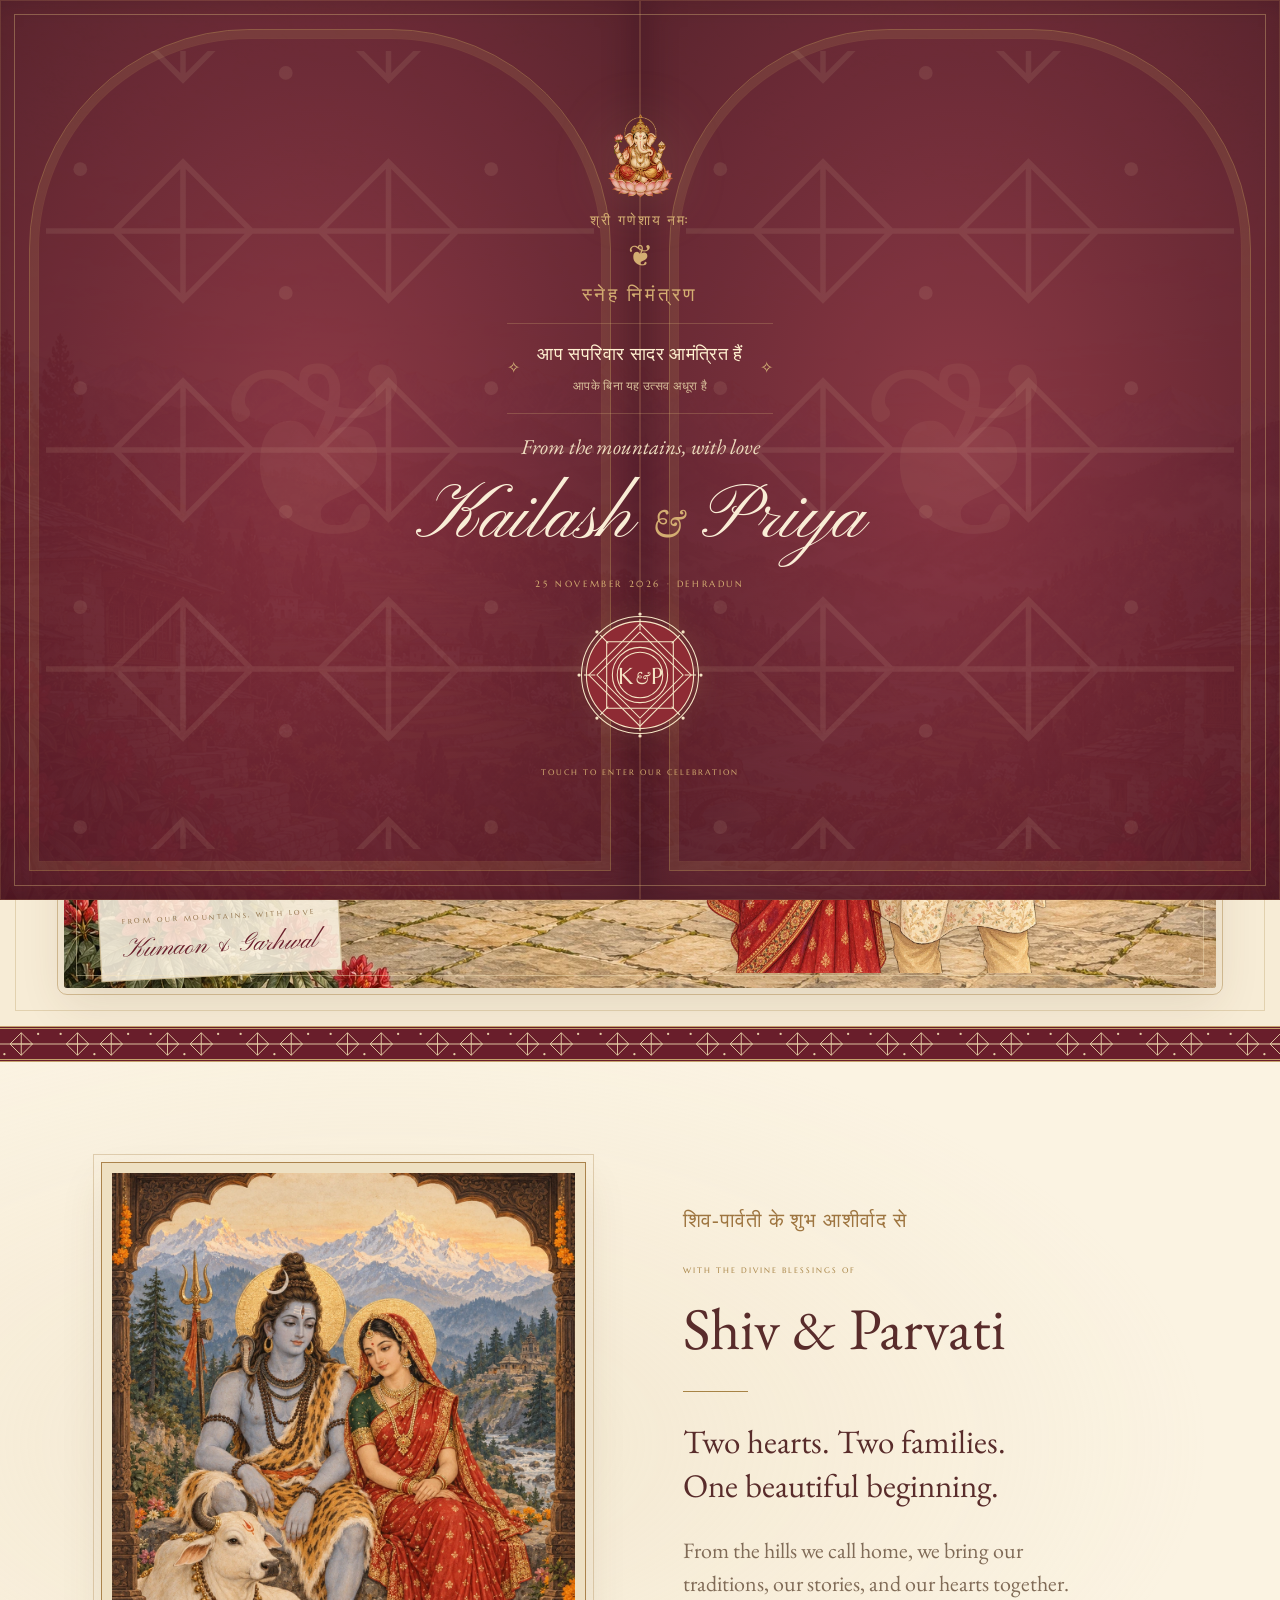
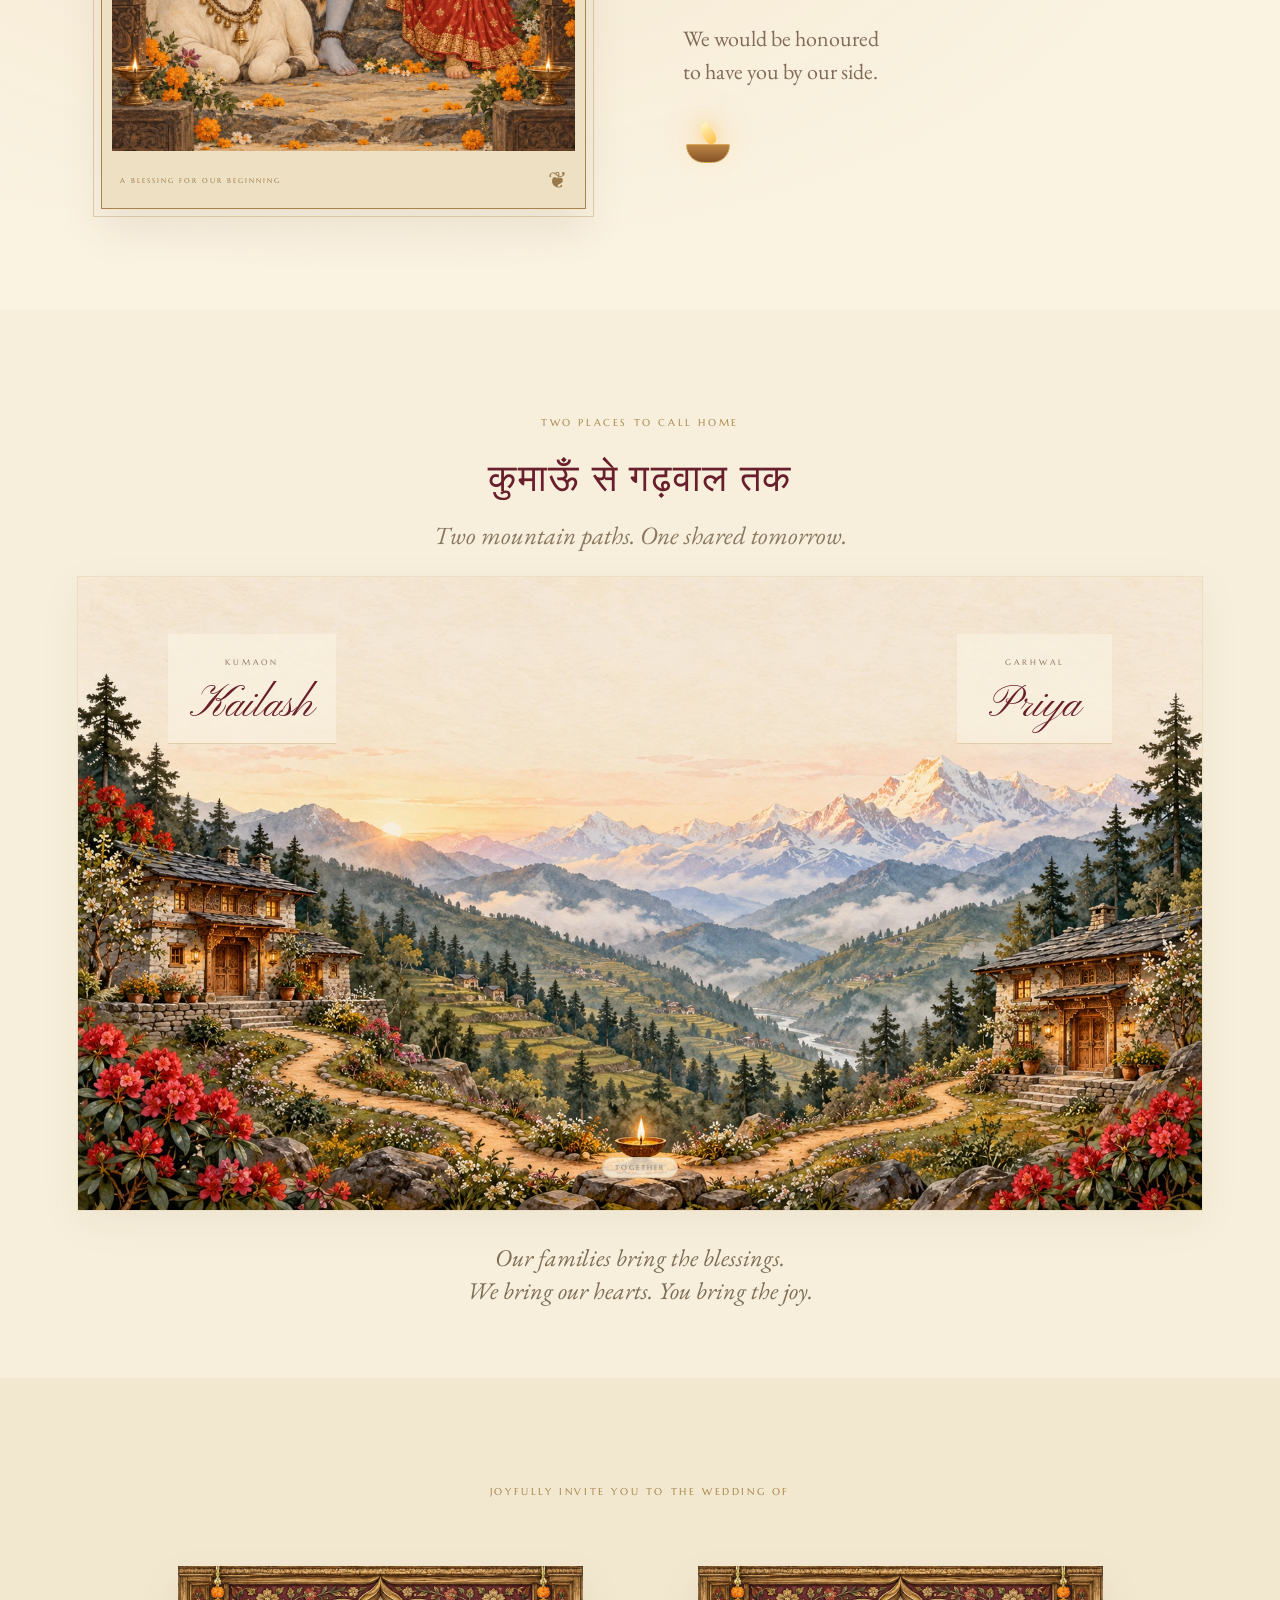
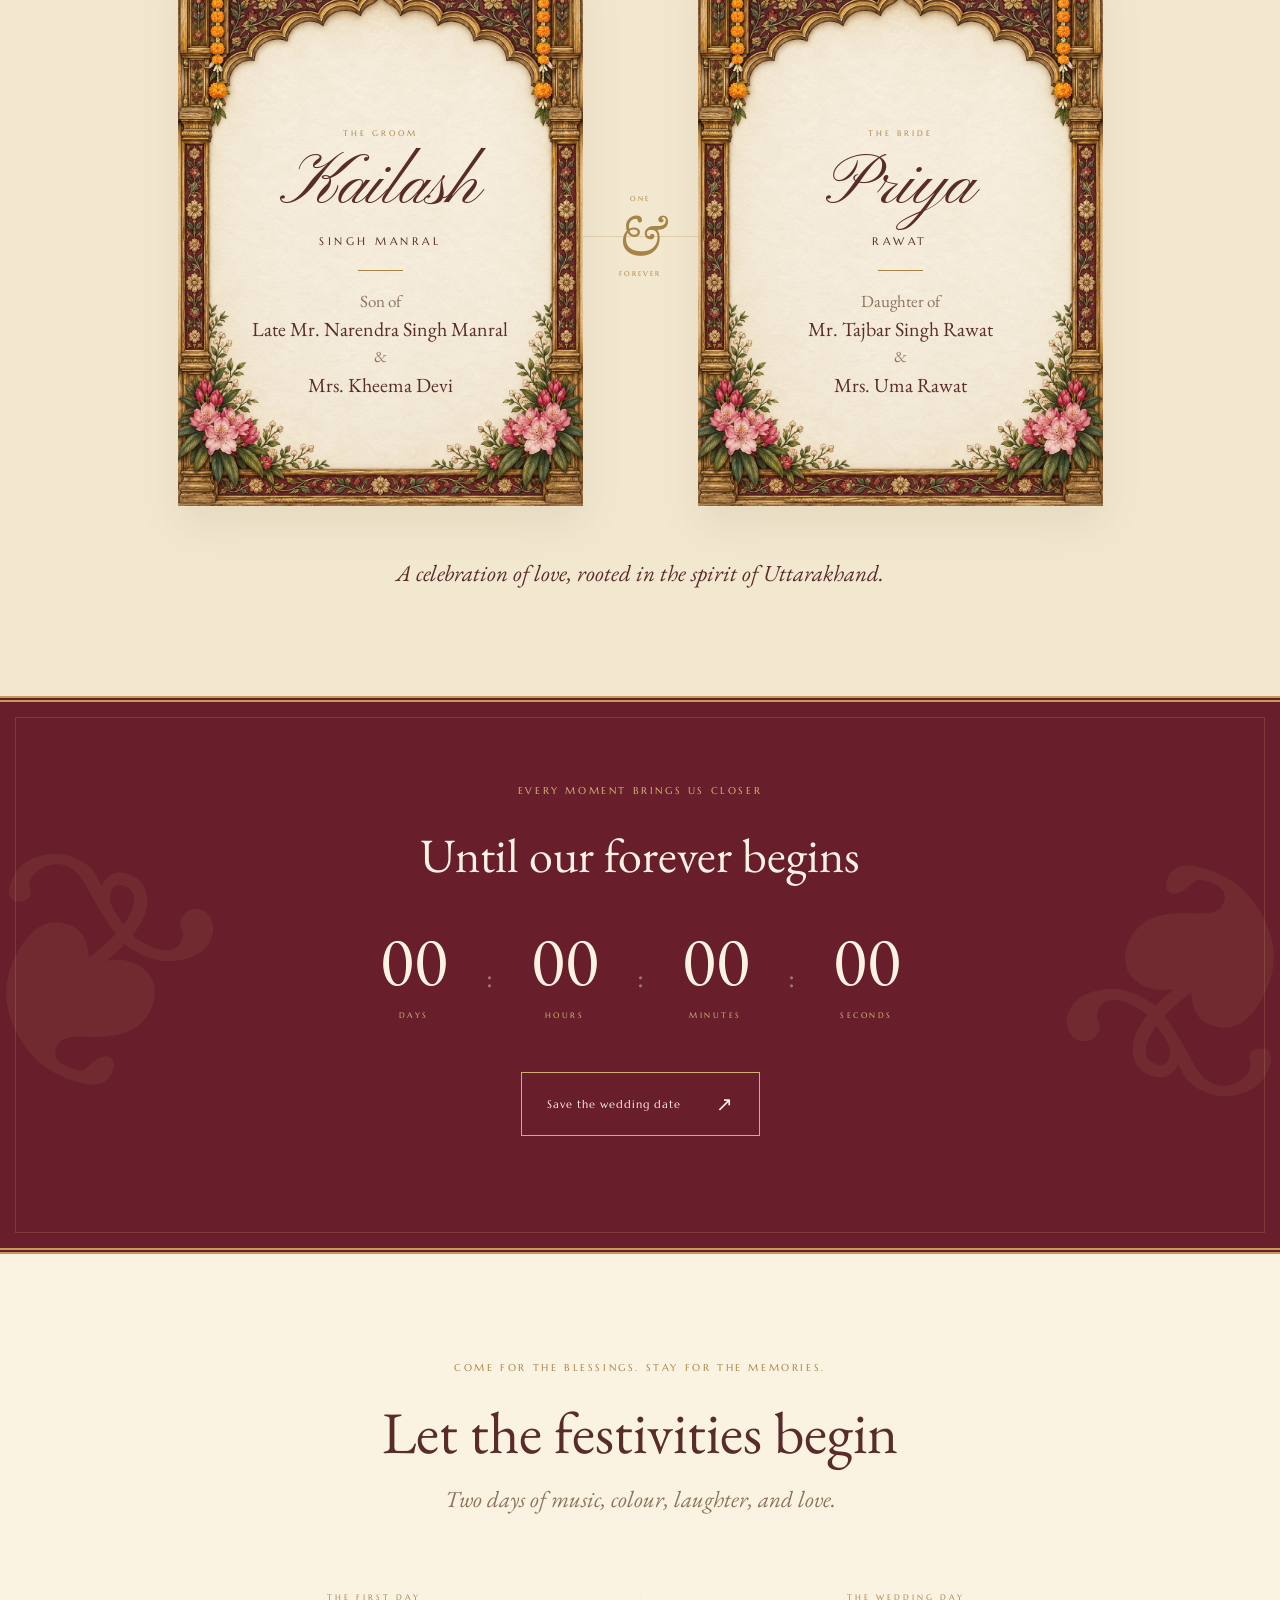
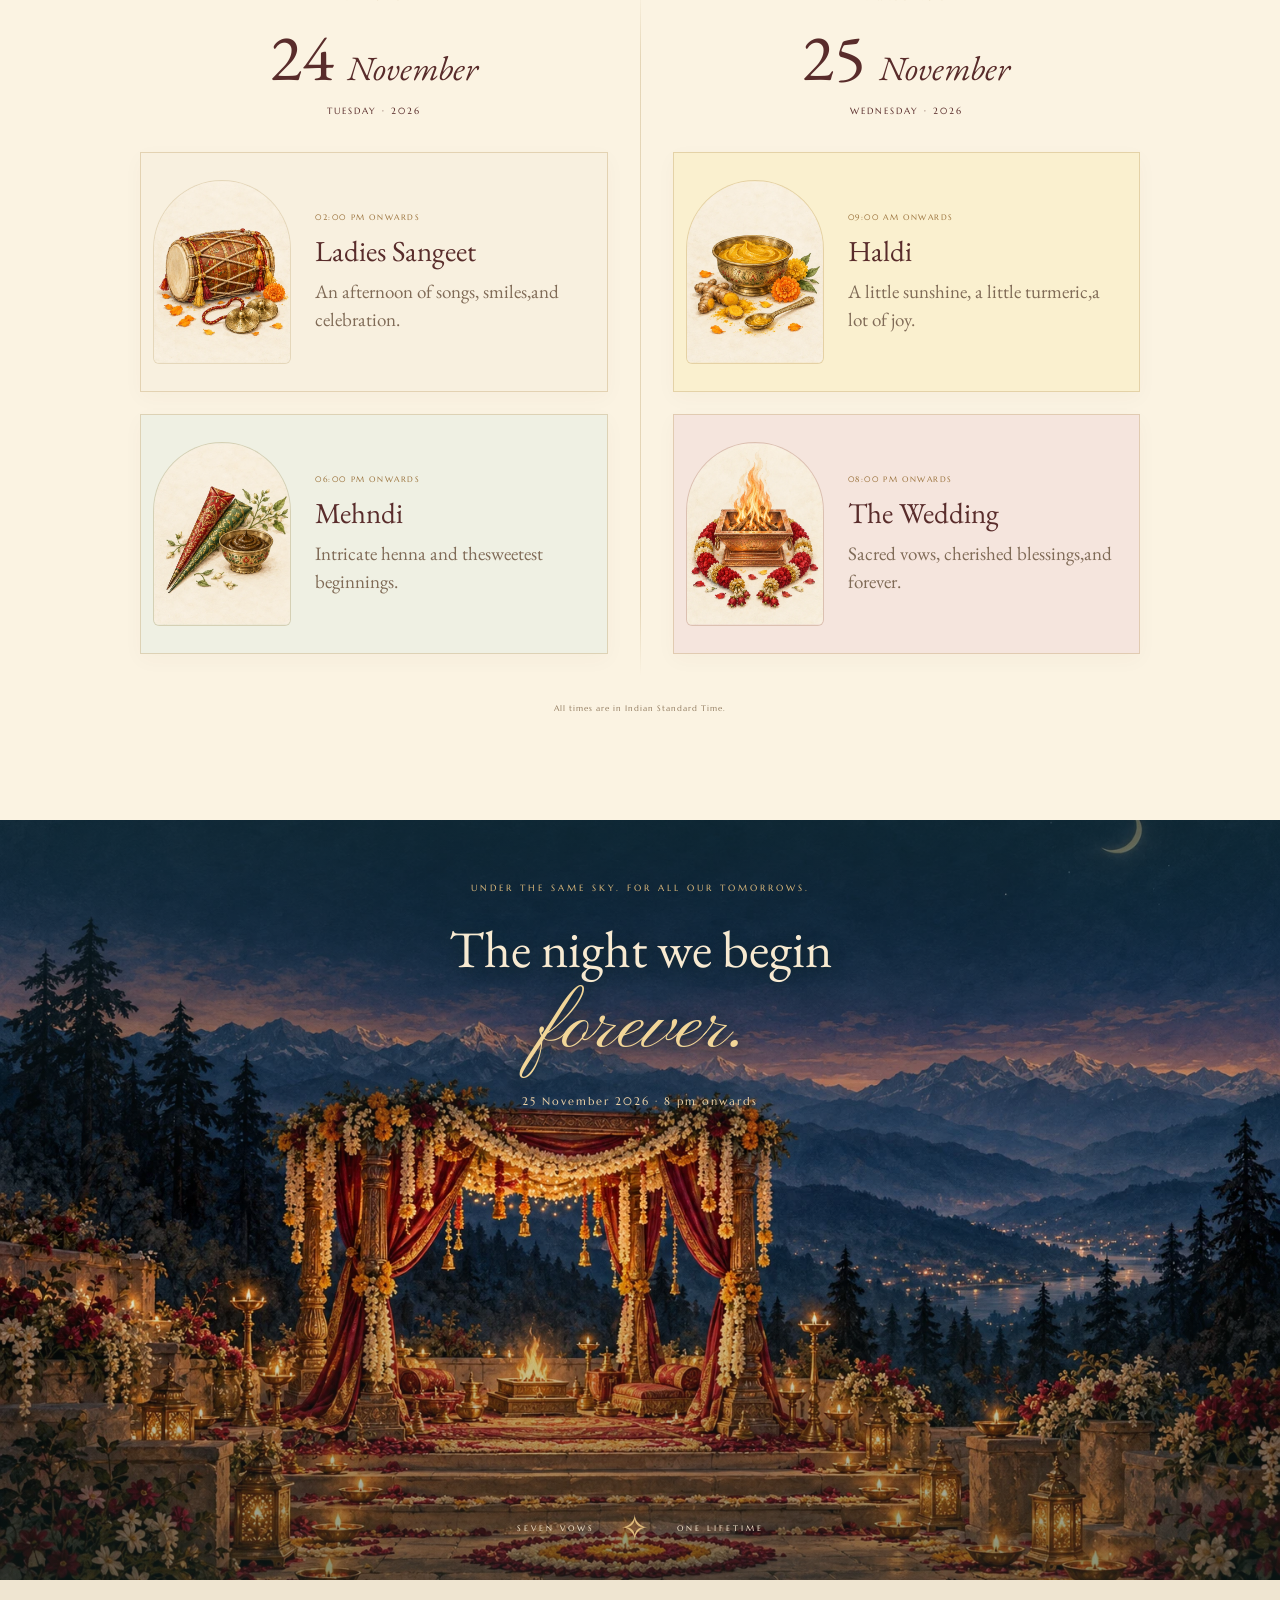
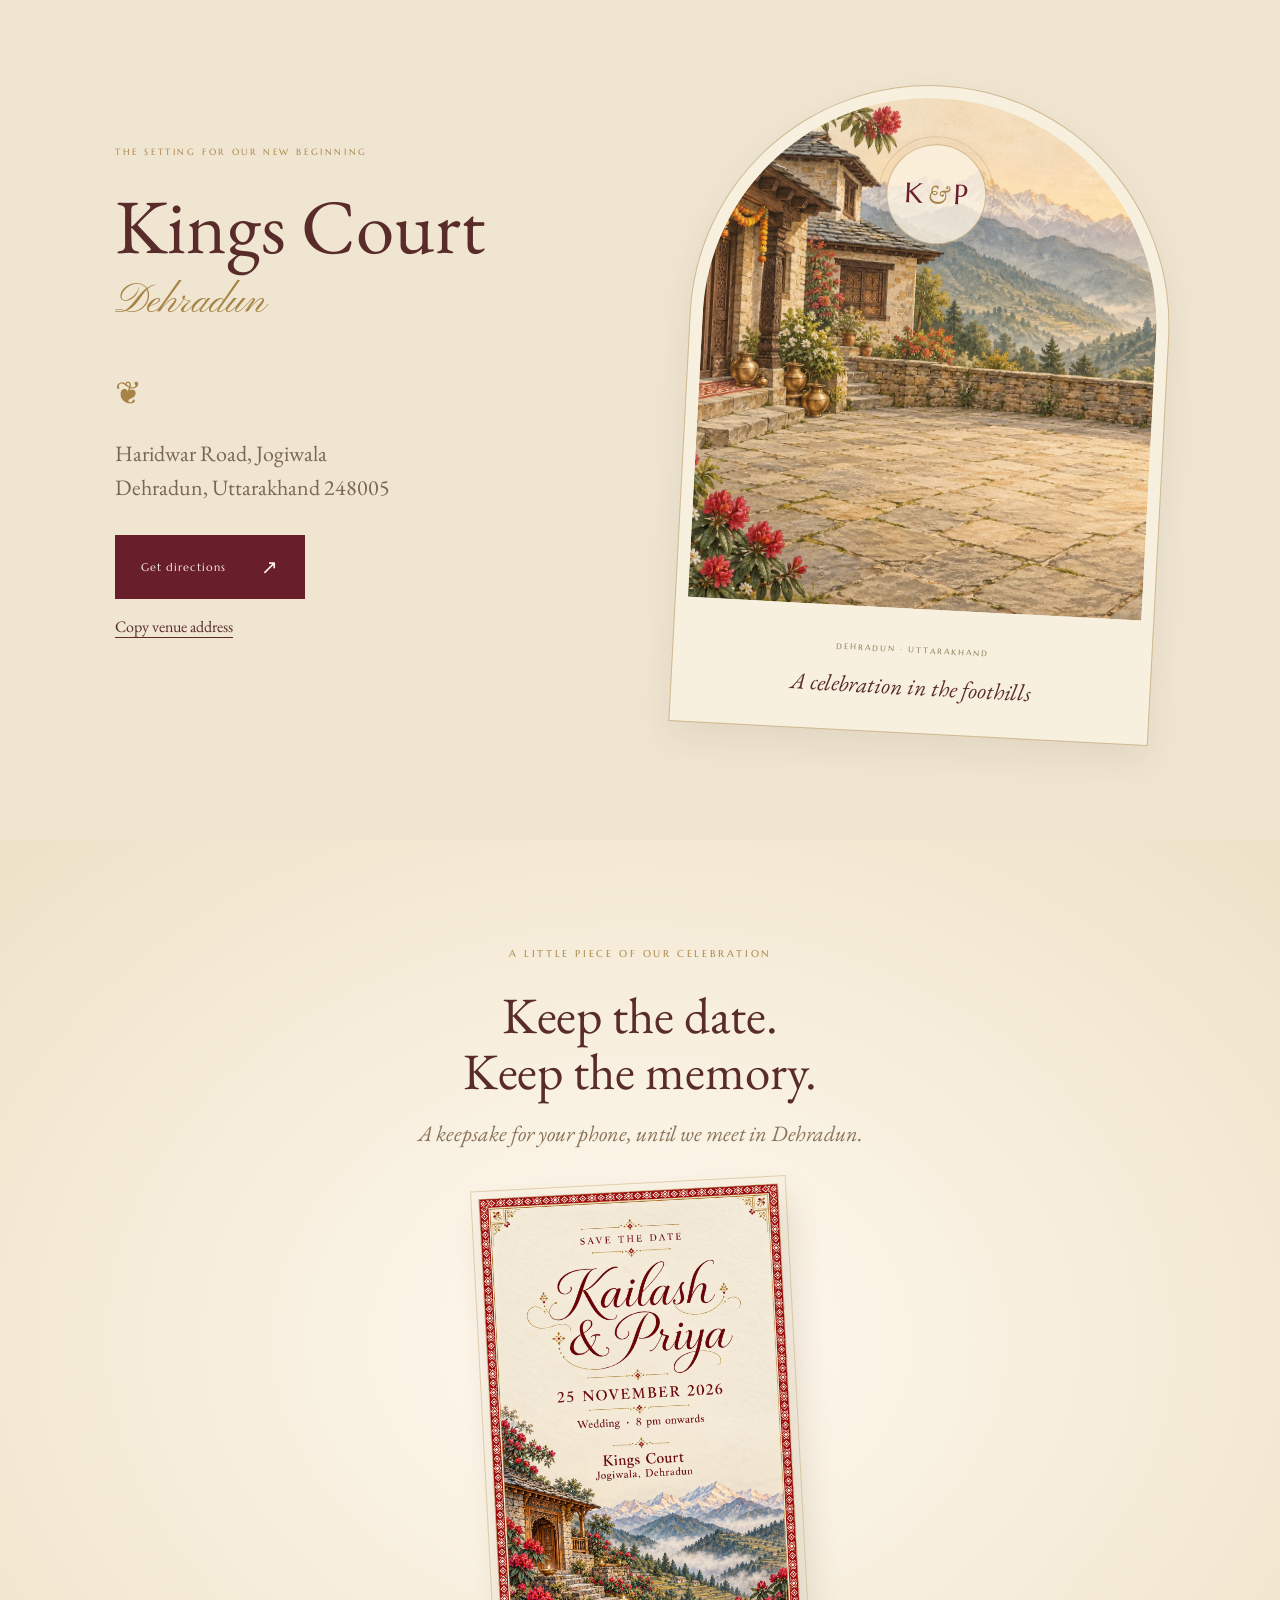
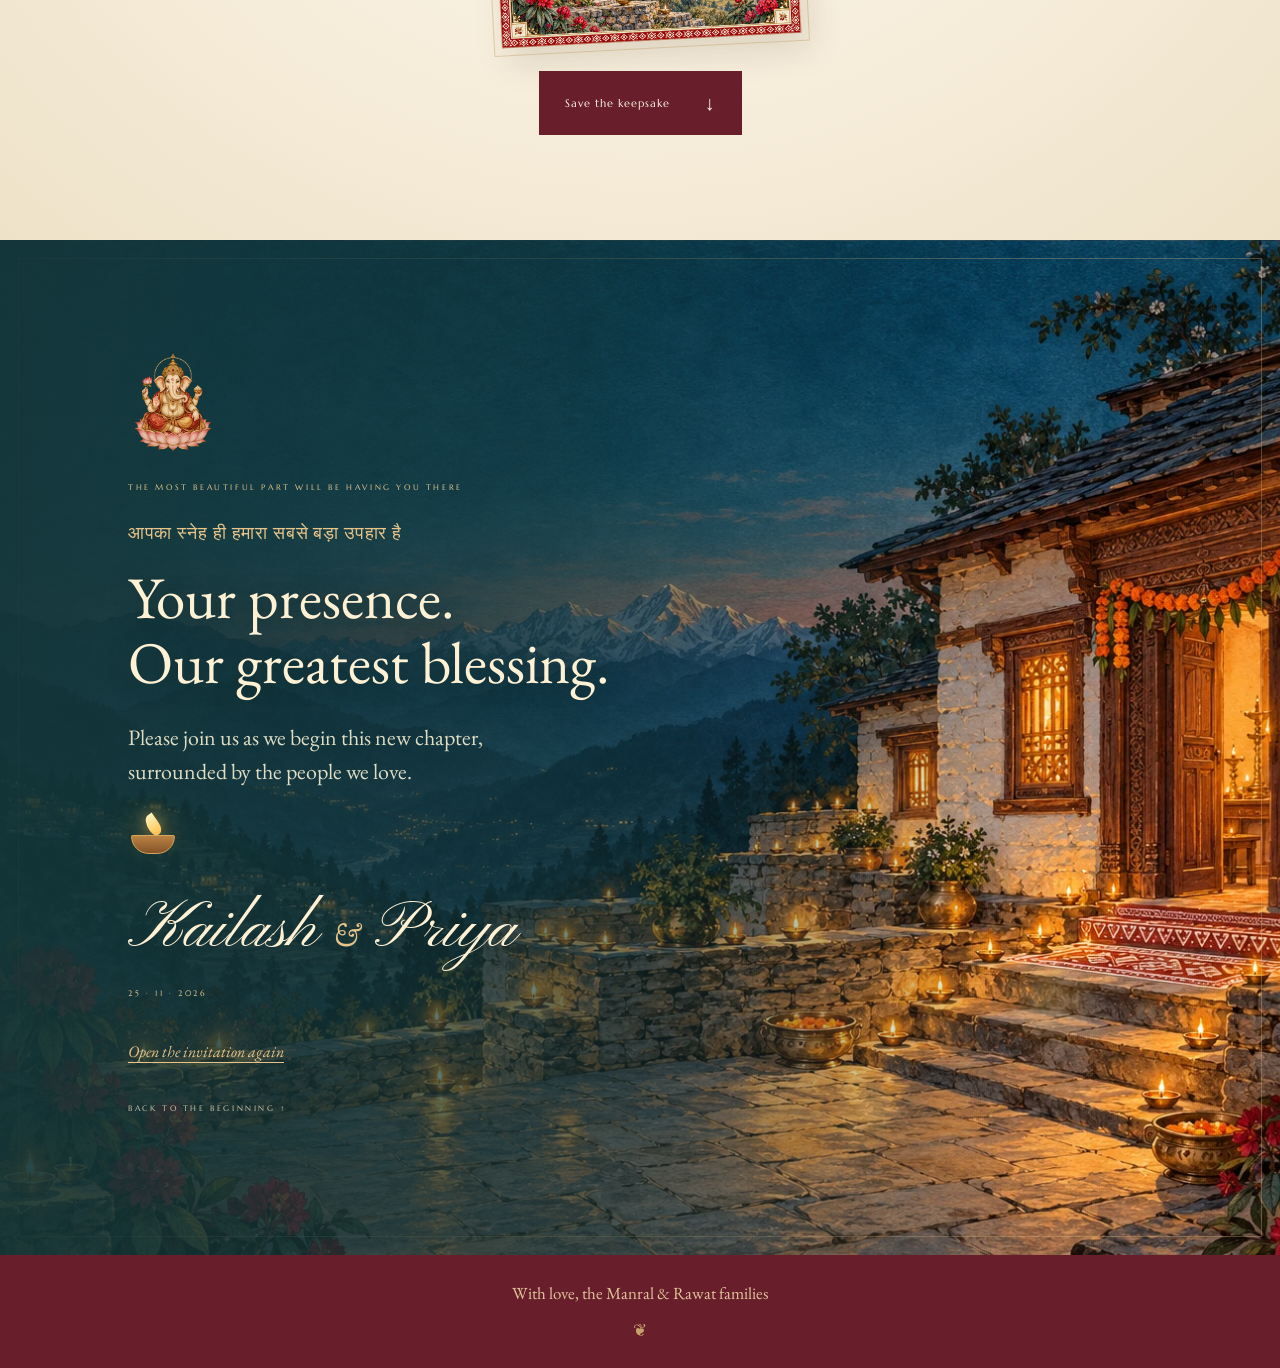
==== royal/index.html @ ce9eb925 "Host redesigned Himalayan invitation at separate royal URL" ====
<!doctype html>
<html lang="en"><head><meta charset="utf-8"><meta name="viewport" content="width=device-width,initial-scale=1"><meta name="theme-color" content="#681f2b"><meta name="description" content="Together with their families, Kailash and Priya invite you to celebrate their wedding on 25 November 2026, Kings Court, Dehradun."><title>Kailash & Priya | A Himalayan Wedding</title><link rel="icon" href="assets/ganesh.webp"><link rel="stylesheet" href="style.css"><noscript><style>.cover{display:none!important}</style></noscript></head>
<body>
<div class="reading-progress" aria-hidden="true"></div>
<div class="cover" id="cover"><div class="door door-left" aria-hidden="true"><div class="door-medallion">❦</div></div><div class="door door-right" aria-hidden="true"><div class="door-medallion">❦</div></div><div class="cover-frame"><img class="cover-ganesh" src="assets/ganesh-miniature.webp" alt="Lord Ganesha"><p class="eyebrow devanagari">श्री गणेशाय नमः</p><span class="small-flourish">❦</span><p class="cover-kicker devanagari">स्नेह निमंत्रण</p><div class="guest-welcome" aria-live="polite"><p id="guest-name" class="devanagari">आप सपरिवार सादर आमंत्रित हैं</p><span id="guest-message" class="devanagari">आपके बिना यह उत्सव अधूरा है</span></div><p class="cover-intro">From the mountains, with love</p><h1>Kailash <i>&</i> Priya</h1><p class="eyebrow">25 NOVEMBER 2026 · DEHRADUN</p><button class="seal aipan-seal" id="open" aria-label="Open Kailash and Priya's invitation"><svg class="aipan-drawing" viewBox="0 0 160 160" aria-hidden="true"><g fill="none" stroke="currentColor" stroke-width="1.3"><circle cx="80" cy="80" r="72"/><circle cx="80" cy="80" r="66"/><path d="M80 17 143 80 80 143 17 80Z M80 27 133 80 80 133 27 80Z"/><rect x="39" y="39" width="82" height="82"/><circle cx="80" cy="80" r="34"/><circle cx="80" cy="80" r="28"/><path d="M80 11v14m0 110v14M11 80h14m110 0h14M31 31l10 10m78 78 10 10M31 129l10-10m78-78 10-10"/></g><g fill="currentColor"><circle cx="80" cy="5" r="2"/><circle cx="155" cy="80" r="2"/><circle cx="80" cy="155" r="2"/><circle cx="5" cy="80" r="2"/><circle cx="27" cy="27" r="2"/><circle cx="133" cy="27" r="2"/><circle cx="27" cy="133" r="2"/><circle cx="133" cy="133" r="2"/></g></svg><span class="aipan-initials">K<span class="seal-amp">&</span>P</span></button><p class="open-hint">TOUCH TO ENTER OUR CELEBRATION</p></div><div class="cover-mountains"></div></div>
<header><a class="monogram" href="#home" aria-label="Back to top">K <i>&</i> P</a><nav aria-label="Invitation navigation"><a href="#families">Our families</a><a href="#celebrations">Celebrations</a><a href="#venue">Venue</a></nav><button id="music" aria-label="Play background music" aria-pressed="false">♫ <span>Music off</span></button></header>
<main>
<section class="hero" id="home">
<div class="hero-copy"><p class="eyebrow">A HIMALAYAN WEDDING</p><div class="hero-title"><h2><span>Kailash</span><i>&</i><span>Priya</span></h2><span class="title-flourish" aria-hidden="true">❦</span></div><p class="hero-dedication devanagari">पहाड़ों का अपनापन, रिश्तों का उत्सव</p><div class="date-line"><span>WEDNESDAY</span><strong>25</strong><span>NOVEMBER<br>2026</span></div><p class="hero-place">Kings Court · Dehradun</p><a class="hero-link" href="#blessings">OUR INVITATION <span>↓</span></a></div>
<div class="portrait-scene"><div class="courtyard-life" aria-hidden="true"><img class="living-toran" src="assets/garland.webp" alt=""><i class="buransh-petal petal-1"></i><i class="buransh-petal petal-2"></i><i class="buransh-petal petal-3"></i><i class="buransh-petal petal-4"></i><i class="buransh-petal petal-5"></i><i class="buransh-petal petal-6"></i><i class="buransh-petal petal-7"></i></div><img class="arch-art" src="assets/pahadi-courtyard-dawn.webp" alt="A Pahadi stone courtyard with carved wooden windows, brass vessels, marigolds, and mountains at dawn"><img class="hero-couple" src="assets/couple-miniature.webp" alt="Illustrated Kailash and Priya in traditional wedding attire"><div class="portrait-caption"><span>FROM OUR MOUNTAINS, WITH LOVE</span><p>Kumaon & Garhwal</p></div></div><div class="hero-side-note" aria-hidden="true">KUMAON · GARHWAL · TOGETHER</div>
</section>
<div class="aipan" aria-hidden="true"></div>
<section class="blessings section" id="blessings"><div class="blessings-layout"><div class="devotional-frame reveal"><img class="deity" src="assets/shiv-parvati-nandi-painting.webp" alt="A devotional painting of Lord Shiva and Goddess Parvati seated together, with Nandi resting beside them in the Himalayas" loading="lazy"><div class="devotional-caption"><span>A BLESSING FOR OUR BEGINNING</span><i>❦</i></div></div><div class="blessing-copy reveal"><p class="blessing-hindi devanagari">शिव-पार्वती के शुभ आशीर्वाद से</p><p class="eyebrow">WITH THE DIVINE BLESSINGS OF</p><h2>Shiv & Parvati</h2><span class="blessing-rule" aria-hidden="true"></span><p class="large-copy">Two hearts. Two families.<br>One beautiful beginning.</p><p class="body-copy">From the hills we call home, we bring our traditions, our stories, and our hearts together.</p><p class="body-copy">We would be honoured<br>to have you by our side.</p><div class="diya" aria-hidden="true"><span class="diya-flame"></span><span class="diya-bowl"></span></div></div></div></section>
<section class="roots section" aria-labelledby="roots-title"><p class="eyebrow reveal">TWO PLACES TO CALL HOME</p><h2 class="reveal devanagari" id="roots-title">कुमाऊँ से गढ़वाल तक</h2><p class="roots-sub reveal">Two mountain paths. One shared tomorrow.</p><div class="roots-landscape reveal">
<img class="roots-painting" src="assets/two-mountain-homes.webp" alt="Two traditional Pahadi homes among painted Himalayan terraces, with winding paths meeting at a glowing diya" loading="lazy">
<div class="roots-label roots-kumaon"><span>KUMAON</span><p>Kailash</p></div><div class="roots-label roots-garhwal"><span>GARHWAL</span><p>Priya</p></div><div class="roots-together"><span>TOGETHER</span></div></div><p class="roots-note reveal">Our families bring the blessings.<br>We bring our hearts. You bring the joy.</p></section>
<section class="families section" id="families"><p class="eyebrow reveal">JOYFULLY INVITE YOU TO THE WEDDING OF</p><div class="family-pair"><div class="family-thread" aria-hidden="true"></div><article class="family groom reveal"><img class="family-frame" src="assets/family-carved-frame.webp" alt=""><div class="family-content"><p class="eyebrow">THE GROOM</p><h2>Kailash</h2><p class="surname">SINGH MANRAL</p><span class="fine-rule"></span><p>Son of<br><strong>Late Mr. Narendra Singh Manral</strong><br>&<br><strong>Mrs. Kheema Devi</strong></p></div></article><span class="family-amp" aria-hidden="true"><small>ONE</small>&<small>FOREVER</small></span><article class="family bride reveal"><img class="family-frame" src="assets/family-carved-frame.webp" alt=""><div class="family-content"><p class="eyebrow">THE BRIDE</p><h2>Priya</h2><p class="surname">RAWAT</p><span class="fine-rule"></span><p>Daughter of<br><strong>Mr. Tajbar Singh Rawat</strong><br>&<br><strong>Mrs. Uma Rawat</strong></p></div></article></div><p class="family-note reveal">A celebration of love, rooted in the spirit of Uttarakhand.</p></section>
<section class="countdown section"><div class="countdown-flower left" aria-hidden="true">❦</div><div class="countdown-flower right" aria-hidden="true">❦</div><p class="eyebrow">EVERY MOMENT BRINGS US CLOSER</p><h2>Until our forever begins</h2><div class="clock" id="clock" role="timer" aria-label="Time until the wedding"><div><strong id="days">—</strong><span>DAYS</span></div><b>:</b><div><strong id="hours">—</strong><span>HOURS</span></div><b>:</b><div><strong id="minutes">—</strong><span>MINUTES</span></div><b>:</b><div><strong id="seconds">—</strong><span>SECONDS</span></div></div><button class="button light" id="calendar">Save the wedding date <span>↗</span></button><p class="calendar-note" id="calendar-note" role="status"></p></section>
<section class="events section" id="celebrations"><p class="eyebrow reveal">COME FOR THE BLESSINGS. STAY FOR THE MEMORIES.</p><h2 class="section-title reveal">Let the festivities begin</h2><p class="section-sub">Two days of music, colour, laughter, and love.</p><div class="programme">
<div class="day day-one"><div class="day-heading reveal"><span>THE FIRST DAY</span><h3>24 <i>November</i></h3><p>TUESDAY · 2026</p></div>
<article class="event sangeet reveal"><div class="event-picture"><svg class="ceremony-art" viewBox="0 0 543 724" role="img" aria-label="A dholak and brass manjira for Ladies Sangeet" preserveAspectRatio="xMidYMid meet"><image href="assets/ceremony-miniatures.webp" x="0" y="0" width="2172" height="724"/></svg></div><div class="event-details"><p class="event-time">02:00 PM ONWARDS</p><h3>Ladies Sangeet</h3><p>An afternoon of songs, smiles,<br>and celebration.</p></div></article>
<article class="event mehndi reveal"><div class="event-picture"><svg class="ceremony-art" viewBox="0 0 543 724" role="img" aria-label="Henna cones and a ceremonial bowl for Mehndi" preserveAspectRatio="xMidYMid meet"><image href="assets/ceremony-miniatures.webp" x="-543" y="0" width="2172" height="724"/></svg></div><div class="event-details"><p class="event-time">06:00 PM ONWARDS</p><h3>Mehndi</h3><p>Intricate henna and the<br>sweetest beginnings.</p></div></article></div>
<div class="day day-two"><div class="day-heading reveal"><span>THE WEDDING DAY</span><h3>25 <i>November</i></h3><p>WEDNESDAY · 2026</p></div>
<article class="event haldi reveal"><div class="event-picture"><svg class="ceremony-art" viewBox="0 0 543 724" role="img" aria-label="Turmeric paste, marigolds and a brass bowl for Haldi" preserveAspectRatio="xMidYMid meet"><image href="assets/ceremony-miniatures.webp" x="-1086" y="0" width="2172" height="724"/></svg></div><div class="event-details"><p class="event-time">09:00 AM ONWARDS</p><h3>Haldi</h3><p>A little sunshine, a little turmeric,<br>a lot of joy.</p></div></article>
<article class="event wedding reveal"><div class="event-picture"><svg class="ceremony-art" viewBox="0 0 543 724" role="img" aria-label="A havan kund and flower garlands for the wedding" preserveAspectRatio="xMidYMid meet"><image href="assets/ceremony-miniatures.webp" x="-1629" y="0" width="2172" height="724"/></svg></div><div class="event-details"><p class="event-time">08:00 PM ONWARDS</p><h3>The Wedding</h3><p>Sacred vows, cherished blessings,<br>and forever.</p></div></article></div></div><p class="timezone-note">All times are in Indian Standard Time.</p></section>
<section class="wedding-night" aria-labelledby="night-title"><img src="assets/himalayan-mandap.webp" alt="An artistic vision of a glowing wedding mandap in the Himalayan foothills at twilight" loading="lazy"><div class="night-shade"></div><div class="night-copy reveal"><p class="eyebrow">UNDER THE SAME SKY. FOR ALL OUR TOMORROWS.</p><h2 id="night-title">The night we begin<br><i>forever.</i></h2><p>25 November 2026 · 8 pm onwards</p></div><div class="night-foot"><span>SEVEN VOWS</span><span class="night-star">✧</span><span>ONE LIFETIME</span></div></section>
<section class="venue section" id="venue"><div class="venue-layout"><div class="venue-copy reveal"><p class="eyebrow">THE SETTING FOR OUR NEW BEGINNING</p><h2>Kings Court</h2><p class="venue-city">Dehradun</p><div class="ornament">❦</div><address>Haridwar Road, Jogiwala<br>Dehradun, Uttarakhand 248005</address><a class="button" href="https://maps.app.goo.gl/6rjfn5zbpExkSknp6?g_st=iw" target="_blank" rel="noopener">Get directions <span>↗</span></a><button class="text-button" id="copy-address">Copy venue address</button><p id="copy-status" role="status"></p></div><div class="venue-art reveal"><div class="arch-window"><div class="venue-emblem"><span>K</span><i>&</i><span>P</span></div></div><div class="venue-label"><span>DEHRADUN · UTTARAKHAND</span><p>A celebration in the foothills</p></div></div></div></section>
<section class="keepsake section" id="keepsake"><p class="eyebrow">A LITTLE PIECE OF OUR CELEBRATION</p><h2>Keep the date.<br>Keep the memory.</h2><p>A keepsake for your phone, until we meet in Dehradun.</p><a class="keepsake-preview" href="assets/Kailash-Priya-Save-the-Date.png" download="Kailash-Priya-Save-the-Date.png" aria-label="Download the wedding keepsake card"><img src="assets/Kailash-Priya-Save-the-Date.png" alt="Save the date: Kailash and Priya, 25 November 2026, wedding from 8 pm, Kings Court, Jogiwala, Dehradun" loading="lazy"></a><a class="button" href="assets/Kailash-Priya-Save-the-Date.png" download="Kailash-Priya-Save-the-Date.png">Save the keepsake <span>↓</span></a></section><section class="closing section"><div class="closing-landscape" aria-hidden="true"></div><div class="closing-shade" aria-hidden="true"></div><div class="lamp-glow glow-one" aria-hidden="true"></div><div class="lamp-glow glow-two" aria-hidden="true"></div><img src="assets/ganesh-miniature.webp" alt="Lord Ganesha" loading="lazy"><p class="eyebrow">THE MOST BEAUTIFUL PART WILL BE HAVING YOU THERE</p><p class="closing-hindi devanagari">आपका स्नेह ही हमारा सबसे बड़ा उपहार है</p><h2>Your presence.<br>Our greatest blessing.</h2><p>Please join us as we begin this new chapter,<br>surrounded by the people we love.</p><div class="diya" aria-hidden="true"><span class="diya-flame"></span><span class="diya-bowl"></span></div><div class="closing-signature">Kailash <i>&</i> Priya</div><p class="eyebrow">25 · 11 · 2026</p><div class="closing-actions"><button class="text-button" id="replay">Open the invitation again</button><a class="back-top" href="#home">BACK TO THE BEGINNING ↑</a></div></section>
</main><a class="floating-venue" href="#venue" aria-label="Jump to wedding venue">25 NOV <span>·</span> DEHRADUN <b>↗</b></a><footer>With love, the Manral & Rawat families <span>❦</span></footer><audio id="audio" src="assets/music.mp3" loop preload="none"></audio><script src="script.js"></script></body></html>
---- royal/style.css ----
@font-face{font-family:Garamond;src:url('fonts/EBGaramond.woff2');font-display:swap}@font-face{font-family:Garamond;src:url('fonts/EBGaramond-Italic.woff2');font-style:italic;font-display:swap}@font-face{font-family:Marcellus;src:url('fonts/Marcellus-Regular.woff2');font-display:swap}@font-face{font-family:Pinyon;src:url('fonts/PinyonScript-Regular.woff2');font-display:swap}
:root{--paper:#fbf3e2;--ink:#592c2b;--red:#691e2b;--gold:#a78345;--line:#b89a6055;--sage:#6b7861;--dark:#153a37;--pattern:url("data:image/svg+xml,%3Csvg xmlns='http://www.w3.org/2000/svg' viewBox='0 0 80 32'%3E%3Cg stroke='%23e7d0a7' fill='none' stroke-width='.8'%3E%3Cpath d='M0 16h10l10-10 10 10-10 10-10-10h30l10-10 10 10-10 10-10-10h40M20 6v20M10 16h20M50 6v20M40 16h20'/%3E%3C/g%3E%3Cg fill='%23e7d0a7'%3E%3Ccircle cx='5' cy='7' r='1'/%3E%3Ccircle cx='35' cy='25' r='1'/%3E%3Ccircle cx='65' cy='7' r='1'/%3E%3C/g%3E%3C/svg%3E")}
*{box-sizing:border-box}html{scroll-behavior:smooth;scroll-padding-top:75px}body{margin:0;background:var(--paper);color:var(--ink);font:20px/1.55 Garamond,Georgia,serif}body.invitation-closed{overflow:hidden}body:after{content:'';position:fixed;inset:0;pointer-events:none;z-index:20;opacity:.055;background-image:url("data:image/svg+xml,%3Csvg viewBox='0 0 160 160' xmlns='http://www.w3.org/2000/svg'%3E%3Cfilter id='n'%3E%3CfeTurbulence type='fractalNoise' baseFrequency='.8' numOctaves='3' stitchTiles='stitch'/%3E%3C/filter%3E%3Crect width='100%25' height='100%25' opacity='.5' filter='url(%23n)'/%3E%3C/svg%3E")}button,a{-webkit-tap-highlight-color:transparent}button{cursor:pointer;font:inherit}a{color:inherit}button:focus-visible,a:focus-visible{outline:3px solid #ba9045;outline-offset:6px}button{border:0}img{max-width:100%;display:block}h1,h2,h3,p{margin-top:0}h2,h3{font-weight:400}h2{line-height:1.1}.eyebrow,.section-number,.surname,.event-time,.timezone-note,.back-top{font:10px/1.8 Marcellus,serif;letter-spacing:2.6px}.eyebrow{color:var(--gold);margin-bottom:24px}.section{padding:105px max(6vw,24px);position:relative}.section-number{text-align:center;margin-bottom:50px;color:#907a5e;font-size:9px;letter-spacing:3px}.ornament{color:var(--gold);font-size:32px;margin:18px 0}.button{display:inline-flex;align-items:center;justify-content:center;gap:35px;background:var(--red);color:var(--paper);font:11px Marcellus,serif;letter-spacing:1px;padding:18px 25px;text-decoration:none;border:1px solid var(--red);transition:.25s;position:relative;z-index:1}.button:hover{background:#87313d;transform:translateY(-2px)}.button span{font:20px Garamond}.fine-rule{display:block;width:45px;height:1px;background:var(--gold);margin:25px auto}.reading-progress{height:2px;position:fixed;top:0;left:0;right:0;background:var(--gold);z-index:40;transform:scaleX(0);transform-origin:left}header{height:73px;display:flex;align-items:center;justify-content:space-between;padding:0 5vw;border-bottom:1px solid var(--line);background:#fbf3e2f0;position:sticky;top:0;z-index:10;backdrop-filter:blur(12px)}.monogram{text-decoration:none;font:24px Marcellus}.monogram i{font:26px Pinyon;color:var(--gold)}nav{display:flex;gap:38px}nav a{text-decoration:none;font:10px Marcellus;letter-spacing:1.2px;position:relative}nav a:after{content:'';position:absolute;bottom:-6px;left:0;width:0;height:1px;background:var(--gold);transition:width .3s}nav a:hover:after{width:100%}#music{background:none;color:var(--ink);font:11px Marcellus;display:flex;gap:8px;align-items:center}#music:first-letter{font-size:22px}
/* The illustrated arrival */
.hero{min-height:820px;max-height:1050px;height:calc(100svh - 73px);position:relative;isolation:isolate;display:grid;grid-template-columns:1fr 1fr;align-items:center;padding:40px 9vw 65px;gap:4vw;overflow:hidden;background:radial-gradient(ellipse at 10% 30%,#fffaf0,transparent 65%),#f6ead3}.hero:before{content:'';position:absolute;inset:15px;border:1px solid var(--line);pointer-events:none;z-index:-1}.hero:after{content:'';position:absolute;width:700px;height:700px;border:1px solid #ad8a5140;border-radius:50%;left:-450px;top:15%;box-shadow:0 0 0 15px #ad8a5108,0 0 0 16px #ad8a5120,0 0 0 70px #ad8a5105;z-index:-1}.hero-copy{text-align:center;position:relative}.hero-copy .eyebrow{font-size:10px;letter-spacing:4px;margin-bottom:32px}.hero h2{font:clamp(87px,8vw,125px)/.85 Pinyon;color:var(--red);margin:0;display:flex;align-items:center;flex-direction:column;position:relative}.hero h2 span:first-child{transform:translateX(-15px)}.hero h2 span:last-child{transform:translateX(25px)}.hero h2 i{font:italic 45px/1.4 Garamond;color:var(--gold)}.hero-title{position:relative;max-width:500px;margin:auto}.title-flourish{position:absolute;font-size:54px;right:-5%;top:32%;color:var(--gold);opacity:.55;transform:rotate(-30deg)}.hero-dedication{font-style:italic;font-size:24px;line-height:1.35;color:#8b7158;margin:35px 0}.date-line{display:flex;justify-content:center;align-items:center;gap:16px;font:9px/1.8 Marcellus;letter-spacing:1.6px}.date-line strong{font:57px/1 Garamond;border-left:1px solid var(--line);border-right:1px solid var(--line);padding:0 20px}.hero-place{font-style:italic;font-size:21px;margin:15px 0 32px}.hero-link{text-decoration:none;font:9px Marcellus;letter-spacing:2px;display:inline-flex;align-items:center;gap:30px;border-bottom:1px solid var(--line);padding:0 0 10px}.hero-link span{font-size:20px}.portrait-scene{position:relative;height:min(76vh,760px);max-height:100%;width:100%;max-width:515px;margin:auto;border-radius:250px 250px 4px 4px;overflow:hidden;box-shadow:0 20px 55px #5b3b2129;outline:1px solid #ad8a5180;outline-offset:9px;isolation:isolate;background:#dfcfad}.arch-art{position:absolute;width:100%;height:100%;inset:0;object-fit:cover}.hero-couple{position:absolute;width:76%;height:61%;object-fit:contain;bottom:42px;left:50%;transform:translateX(-50%);filter:drop-shadow(0 7px 10px #362d2333)}.portrait-caption{position:absolute;bottom:0;left:0;right:0;text-align:center;background:linear-gradient(transparent,#3e2b1bdb);padding:45px 10px 11px;color:#f7e8c8}.portrait-caption span{font:7px Marcellus;letter-spacing:2.5px}.portrait-caption p{font:23px Garamond;margin:3px 0;letter-spacing:3px}.hero-side-note{position:absolute;right:23px;top:50%;writing-mode:vertical-rl;font:8px Marcellus;letter-spacing:3px;color:#9a8158}.aipan{height:36px;background:var(--pattern) repeat-x center/90px 36px,var(--red);border-block:3px double #c5a36d}
/* Blessings, framed in soft concentric gold */
.blessings{text-align:center;background:radial-gradient(ellipse at center,#fffaf0,transparent 70%);overflow:hidden}.blessing-rings{position:absolute;top:110px;left:50%;transform:translateX(-50%);width:440px;height:440px;border:1px solid #b89a6025;border-radius:50%;box-shadow:0 0 0 18px #b89a6007,0 0 0 19px #b89a6020,0 0 0 95px #b89a6005;pointer-events:none}.blessings .section-number{margin-bottom:50px}.deity{position:relative;width:250px;height:230px;object-fit:contain;margin:0 auto 30px}.blessings h2{font-size:49px;margin-bottom:10px}.large-copy{font-size:35px;line-height:1.3;margin-bottom:25px}.body-copy{color:#806b57;font-size:21px}.blessings>.reveal{position:relative}.families{text-align:center;background:#eadebf80;background-image:radial-gradient(#a7834535 .6px,transparent .6px);background-size:16px 16px;border-top:1px solid #b89a6025}.family-pair{display:flex;justify-content:center;align-items:center;gap:35px;max-width:1050px;margin:65px auto 35px;position:relative}.family-thread{position:absolute;left:10%;right:10%;top:50%;border-top:1px solid var(--gold);opacity:.5}.family{position:relative;border:1px solid #b69559;background:#fcf5e6;border-radius:190px 190px 5px 5px;width:405px;padding:112px 30px 48px;outline:1px solid #b6955955;outline-offset:9px;min-height:530px;box-shadow:0 15px 40px #6344230b}.family:after{content:'';position:absolute;inset:12px;border:1px solid #b6955933;border-radius:180px 180px 2px 2px;pointer-events:none}.family .sprig{position:absolute;width:155px;height:115px;object-fit:contain;top:0;left:calc(50% - 77px);transform:rotate(-12deg)}.bride .sprig{transform:scaleX(-1) rotate(-12deg)}.family h2{font:76px/1.05 Pinyon;margin:8px 0}.family .eyebrow{margin-bottom:18px;font-size:9px;letter-spacing:3px}.surname{font-size:12px;letter-spacing:3.5px}.family p:last-child{font-size:17px;line-height:1.7;margin:0;color:#8c7560}.family strong{font-weight:400;font-size:21px;color:var(--ink)}.family-amp{font:italic 55px/1.2 Garamond;color:var(--gold);position:relative;background:#efe4cf;padding:15px 5px}.family-amp small{display:block;font:7px Marcellus;letter-spacing:2px}.family-note{font-style:italic;font-size:23px;margin:50px 0 0}
/* A keepsake date */
.countdown{background:var(--red);color:var(--paper);text-align:center;overflow:hidden;border-block:6px double #c69a5a;padding-block:80px}.countdown:before{content:'';position:absolute;inset:15px;border:1px solid #d7b77830;pointer-events:none}.countdown-flower{position:absolute;top:50%;transform:translateY(-50%) rotate(25deg);font-size:310px;color:#d7b778;opacity:.08;line-height:1;pointer-events:none}.countdown-flower.left{left:-40px}.countdown-flower.right{right:-40px;transform:translateY(-50%) rotate(205deg)}.countdown h2{font:48px Garamond;margin-bottom:40px}.countdown .eyebrow{color:#d7b778}.clock{display:flex;gap:27px;justify-content:center;align-items:center;margin:30px auto 45px;position:relative}.clock strong{font:70px/1 Garamond;font-variant-numeric:tabular-nums;display:block;min-width:90px}.clock span{font:8px Marcellus;letter-spacing:2.5px;color:#d7b778}.clock b{font:28px Garamond;opacity:.4}.light{background:transparent;border-color:#d4ae71;color:var(--paper)}.calendar-note{font-size:14px;margin:12px 0 0;min-height:20px}
/* Two days, like facing pages of a celebration book */
.events{max-width:1300px;margin:auto}.section-title{text-align:center;font-size:59px;margin-bottom:16px}.events>.eyebrow{text-align:center}.section-sub{text-align:center;color:#8c735b;font-style:italic;font-size:23px}.programme{display:grid;grid-template-columns:1fr 1fr;gap:80px;margin:60px auto 0;max-width:1000px;position:relative}.programme:after{content:'';position:absolute;left:50%;top:10px;bottom:0;width:1px;background:linear-gradient(transparent,var(--line) 10%,var(--line) 90%,transparent)}.day-heading{text-align:center;margin-bottom:35px}.day-heading>span{font:8px Marcellus;letter-spacing:3px;color:var(--gold)}.day-heading h3{font:66px/1 Garamond;margin:15px 0}.day-heading h3 i{font:italic 34px Garamond}.day-heading p{font:9px Marcellus;letter-spacing:2px}.event{display:grid;grid-template-columns:140px 1fr;align-items:center;min-height:210px;margin-bottom:22px;position:relative;border:1px solid #b89a6045;background:#f4e9d3;overflow:hidden}.event-picture{height:100%;min-height:210px;display:flex;justify-content:center;align-items:center;background:#b18f4630;position:relative;border-radius:0 95px 95px 0}.event img{width:115px;height:140px;object-fit:contain;transition:transform .6s;position:relative;z-index:1}.event:hover img{transform:rotate(-5deg) scale(1.08)}.event-details{padding:23px 18px}.event h3{font-size:30px;line-height:1.1;margin:10px 0}.event p:last-child{font-size:18px;color:#806b57;margin:0;line-height:1.4}.event-time{font-size:8px;letter-spacing:1.5px;margin:0;color:#9b733d}.event-num{position:absolute;bottom:-8px;left:10px;font:italic 64px/1 Garamond;color:#a7834530}.mehndi{background:#e7ead8}.mehndi .event-picture{background:#71834c20}.haldi{background:#f6e8b8}.haldi .event-picture{background:#d6a13e25}.wedding{background:#f0dbd1}.wedding .event-picture{background:#9e435925}.timezone-note{text-align:center;margin:25px 0 0;color:#907a5e;font-size:8px;letter-spacing:1px}
/* From day to twilight */
.wedding-night{height:760px;max-height:95svh;min-height:620px;position:relative;isolation:isolate;overflow:hidden;background:var(--dark);color:#f8ead1}.wedding-night>img{position:absolute;inset:0;width:100%;height:100%;object-fit:cover;object-position:center 65%;z-index:-3}.night-shade{position:absolute;inset:0;background:linear-gradient(#122c33b0,transparent 50%,#11262480);z-index:-1}.night-copy{text-align:center;padding:60px 25px 0}.night-copy .eyebrow{color:#e0bc7d;font-size:9px;letter-spacing:3px}.night-copy h2{font:52px/1.1 Garamond;margin:0 0 16px;text-shadow:0 3px 15px #10252a}.night-copy h2 i{font:80px Pinyon;color:#f2d698}.night-copy>p:last-child{font:11px Marcellus;letter-spacing:2px;color:#f2d5a8}.night-foot{position:absolute;bottom:30px;left:0;right:0;display:flex;justify-content:center;align-items:center;gap:25px;font:8px Marcellus;letter-spacing:3px}.night-star{font:35px Garamond;color:#e0bc7d}
/* The destination */
.venue{background:#efe5d1}.venue-layout{max-width:1050px;margin:auto;display:grid;grid-template-columns:1fr 1fr;gap:90px;align-items:center}.venue h2{font-size:77px;margin-bottom:8px}.venue-city{font:41px Pinyon;color:var(--gold)}address{font-style:normal;color:#7c6656;margin-bottom:30px;font-size:22px}.venue .eyebrow{font-size:9px}.text-button{display:block;background:none;text-decoration:underline;text-underline-offset:5px;padding:16px 0;color:var(--ink);font-size:16px}.venue-art{padding:12px;border:1px solid #a7834580;border-radius:240px 240px 0 0;transform:rotate(3deg);background:#f8f0df;box-shadow:0 15px 35px #54412615}.arch-window{border-radius:230px 230px 0 0;overflow:hidden;aspect-ratio:4/4.5;display:flex;align-items:end;background:#e3d9be url('assets/himalayan-landscape.webp') center/cover;position:relative}.arch-window img{width:100%;margin-bottom:0}.venue-emblem{position:absolute;left:50%;top:18%;transform:translateX(-50%);width:125px;height:125px;border:1px solid #a7834580;border-radius:50%;display:flex;align-items:center;justify-content:center;gap:5px;background:#faf2df80;outline:1px solid #a7834540;outline-offset:7px;font:34px Marcellus;color:var(--red)}.venue-emblem i{font:italic 25px Garamond;color:var(--gold)}.venue-label{text-align:center;padding:22px 10px 8px}.venue-label span{font:8px Marcellus;letter-spacing:2px;color:#89754e}.venue-label p{font-style:italic;font-size:23px;margin:8px 0}#copy-status{font-size:14px;min-height:20px;margin:0}
/* The last page */
.closing{text-align:center;overflow:hidden;padding-bottom:190px;isolation:isolate}.closing-landscape{position:absolute;inset:0;background:linear-gradient(var(--paper) 5%,#fbf3e2e8 50%,#fbf3e220),url('assets/himalayan-landscape.webp') center bottom/cover;z-index:-2}.closing:before{content:'';position:absolute;inset:18px;border:1px solid var(--line);pointer-events:none;z-index:-1}.closing>img{width:90px;height:95px;object-fit:contain;margin:0 auto 30px}.closing h2{font-size:60px;margin-bottom:25px}.closing>p:not(.eyebrow){color:#7e6b58;font-size:23px}.closing-signature{font:69px Pinyon;margin:35px 0 15px}.closing-signature i{font:italic 32px Garamond;color:var(--gold)}.closing-actions{display:flex;flex-direction:column;align-items:center}.closing-actions .text-button{font-style:italic;color:#8e7150}.back-top{display:inline-block;font-size:8px;margin-top:20px;text-decoration:none}footer{background:var(--red);color:#e1c59d;text-align:center;padding:25px;font-size:17px}footer span{display:block;margin-top:10px;color:#c7a16b}.floating-venue{position:fixed;bottom:22px;left:50%;transform:translate(-50%,20px);z-index:12;display:flex;align-items:center;gap:12px;background:#fbf3e2f2;box-shadow:0 4px 25px #30201225;border:1px solid #b89a6070;padding:13px 20px;text-decoration:none;font:8px Marcellus;letter-spacing:1.6px;opacity:0;visibility:hidden;transition:.3s;backdrop-filter:blur(10px);white-space:nowrap;border-radius:30px}.floating-venue.show{opacity:1;visibility:visible;transform:translate(-50%,0)}.floating-venue span{color:var(--gold)}.floating-venue b{font:17px Garamond;margin-left:7px}
/* An opening inspired by a carved double door */
.cover{position:fixed;inset:0;background:#521b26;z-index:100;display:grid;place-items:center;color:#f9edd6;text-align:center;overflow:auto;perspective:1600px;transition:visibility 1.5s,background 1.5s}.cover:before{content:'';position:absolute;inset:14px;border:1px solid #d7b77866;pointer-events:none;z-index:3}.door{position:absolute;top:0;bottom:0;width:50%;background:radial-gradient(ellipse at center,#852e3c,#511824);border:1px solid #9d704640;transition:transform 1.5s cubic-bezier(.55,.05,.2,1),opacity 1.4s;overflow:hidden}.door:before{content:'';position:absolute;inset:28px;border:1px solid #b9915170;border-radius:220px 220px 0 0;box-shadow:inset 0 0 0 8px #4c172315,inset 0 0 0 9px #b9915130}.door:after{content:'';position:absolute;inset:50px 45px;background:var(--pattern) repeat-y center/100% auto;opacity:.1;pointer-events:none}.door-left{left:0;transform-origin:left center;box-shadow:inset -12px 0 24px #24040e40}.door-right{right:0;transform-origin:right center;box-shadow:inset 12px 0 24px #24040e40}.door-medallion{position:absolute;top:50%;left:50%;transform:translate(-50%,-50%);font:250px Garamond;opacity:.06;color:#f0dba5}.cover-frame{position:relative;z-index:2;max-width:700px;padding:35px;min-height:660px;display:flex;align-items:center;flex-direction:column;justify-content:center;transition:opacity .6s,transform .8s}.cover-ganesh{width:80px;height:80px;object-fit:contain;margin-bottom:18px;filter:drop-shadow(0 0 30px #e0ba7830)}.cover .eyebrow{font-size:9px;color:#d4ae72;margin-bottom:12px}.small-flourish{color:#d4ae72;font-size:30px;line-height:1}.cover-kicker{font:8px Marcellus;letter-spacing:3px;color:#d4ae72;margin:22px 0 10px}.cover-intro{font-style:italic;font-size:25px;line-height:1.4;margin:10px 0 25px;color:#eedcbf}.cover h1{font:87px/1.1 Pinyon;margin:0 0 30px}.cover h1 i{font:italic 38px Garamond;color:#d4ae72}.seal{width:88px;height:88px;border-radius:50%;margin:20px 14px 14px;background:radial-gradient(circle at 35% 30%,#c08b50,#a05f31 65%,#69341f);border:4px double #e2bb7d;outline:1px solid #6b381d;outline-offset:2px;box-shadow:0 4px 0 #402018,0 9px 30px #27081155;color:#f3d6a4;font:27px Marcellus;transition:transform .3s}.seal:hover{transform:scale(1.08) rotate(-5deg)}.seal-amp{font:italic 17px Garamond;margin:0 2px}.open-hint{font:8px Marcellus;letter-spacing:2px;color:#d4ae72;margin:12px 0}.quiet{background:none;color:#d8c3a8;font-size:14px;text-decoration:underline;text-underline-offset:5px;padding:10px}.cover-mountains{position:absolute;inset:0;background:url('assets/himalayan-landscape.webp') center bottom/cover;opacity:.055;mix-blend-mode:screen;pointer-events:none;transition:opacity .6s}.cover.opened{visibility:hidden;pointer-events:none;background:transparent;overflow:hidden}.cover.opened:before{opacity:0;transition:.4s}.cover.opened .door-left{transform:rotateY(-105deg);opacity:0}.cover.opened .door-right{transform:rotateY(105deg);opacity:0}.cover.opened .cover-frame{opacity:0;transform:scale(.94)}.cover.opened .cover-mountains{opacity:0}.js .reveal{opacity:0;transform:translateY(24px);transition:opacity .9s,transform .9s}.js .reveal.visible{opacity:1;transform:none}.js .venue-art.reveal.visible{transform:rotate(3deg)}
@media(min-width:1600px){.hero{padding-inline:15vw}.hero h2{font-size:130px}.portrait-scene{height:800px}}
@media(max-width:1000px) and (min-width:701px){.hero{padding-inline:6vw;gap:4vw;min-height:750px}.hero h2{font-size:90px}.hero-dedication{font-size:21px}.portrait-scene{height:620px}.title-flourish{right:-6%;font-size:40px}.programme{gap:40px}.event{grid-template-columns:100px 1fr}.event-picture{min-height:220px}.event img{width:85px}.event-details{padding:18px 12px}.event h3{font-size:27px}.event p:last-child{font-size:17px}.venue-layout{gap:45px}.venue h2{font-size:65px}.family{padding-inline:20px}.family strong{font-size:19px}}
@media(max-width:700px){body{font-size:18px}html{scroll-padding-top:62px}header{height:62px;padding:0 20px}nav{gap:15px}nav a{font-size:8px;letter-spacing:.3px}.monogram{font-size:19px}#music span{display:none}#music{font-size:22px}.hero{display:block;height:auto;min-height:0;max-height:none;padding:50px 25px 32px;background:radial-gradient(ellipse at 50% 10%,#fffaf0,#f4e5ca 85%)}.hero:before{inset:12px}.hero-copy .eyebrow{font-size:8px;letter-spacing:3px;margin-bottom:25px}.hero h2{font-size:clamp(54px,15.5vw,74px);display:grid;grid-template-columns:1fr auto 1fr;align-items:center;gap:10px;line-height:1.1}.hero h2 span:first-child,.hero h2 span:last-child{transform:none;white-space:nowrap}.hero h2 i{font-size:30px}.hero-title{max-width:460px}.title-flourish{display:none}.hero-dedication{font-size:20px;margin:12px 0 23px;line-height:1.3}.hero-dedication br{display:none}.date-line{font-size:8px;gap:12px}.date-line strong{font-size:42px;padding:0 15px}.hero-place{font-size:19px;margin:12px 0 25px}.hero-link{display:none}.portrait-scene{height:auto;aspect-ratio:2/2.65;max-width:365px;margin:0 auto 12px;border-radius:190px 190px 3px 3px;outline-offset:5px;box-shadow:0 12px 30px #5b3b2120}.hero-couple{height:62%;width:76%;bottom:30px}.portrait-caption{padding:35px 5px 8px}.portrait-caption span{font-size:6px;letter-spacing:2px}.portrait-caption p{font-size:19px}.hero-side-note{display:none}.section{padding:75px 25px}.section-number{font-size:8px;letter-spacing:2px;margin-bottom:35px}.aipan{height:29px;background-size:72px 29px}.blessing-rings{width:330px;height:330px;top:145px}.blessings h2{font-size:39px}.deity{width:210px;height:210px}.large-copy{font-size:30px}.body-copy{font-size:20px}.desktop{display:none}.eyebrow{font-size:9px;letter-spacing:1.7px}.family-pair{flex-direction:column;gap:23px;margin-top:48px}.family{width:min(100%,360px);min-height:475px;padding:100px 20px 35px}.family h2{font-size:72px}.family-amp{font-size:40px;line-height:1;margin:3px 0;padding:5px 12px;background:transparent}.family-amp small{font-size:6px;letter-spacing:2px;margin:5px}.family strong{font-size:21px}.family-thread{top:10%;bottom:10%;left:50%;right:auto;width:1px;border:0;border-left:1px solid var(--gold)}.family-note{font-size:22px}.countdown{padding-block:65px}.countdown h2{font-size:37px}.clock{gap:8px}.clock strong{font-size:46px;min-width:56px}.clock span{font-size:7px;letter-spacing:1px}.clock b{font-size:20px}.countdown-flower{font-size:240px}.countdown-flower.left{left:-130px}.countdown-flower.right{right:-130px}.section-title{font-size:45px}.section-sub{font-size:21px}.events>.eyebrow{font-size:8px;letter-spacing:1.5px}.programme{display:block;margin-top:40px}.programme:after{display:none}.day-heading{padding:0;text-align:center;margin-bottom:25px}.day-heading h3{font-size:61px}.day-heading h3 i{font-size:31px}.event{grid-template-columns:115px 1fr;min-height:185px;margin-bottom:16px}.event-picture{min-height:185px}.event img{width:97px;height:123px}.event h3{font-size:29px}.event p:last-child{font-size:18px;line-height:1.35}.event-details{padding:18px}.event-time{font-size:8px;letter-spacing:1px}.event-num{font-size:57px}.day-two{margin-top:50px}.wedding-night{height:690px;max-height:none;min-height:0}.wedding-night>img{object-position:50% 70%}.night-copy{padding-top:50px}.night-copy .eyebrow{font-size:7px;letter-spacing:1.7px}.night-copy h2{font-size:38px}.night-copy h2 i{font-size:63px}.night-copy>p:last-child{font-size:9px;letter-spacing:1px}.night-foot{gap:17px;bottom:23px;font-size:7px;letter-spacing:2px}.venue-layout{display:flex;flex-direction:column;gap:40px;text-align:center}.venue h2{font-size:63px}.venue-copy{width:100%}.venue-city{font-size:38px}.venue address{font-size:21px}.text-button{margin:auto}.venue-art{max-width:340px;width:calc(100% - 15px)}.venue-emblem{width:105px;height:105px;font-size:30px}.closing{padding-bottom:170px}.closing h2{font-size:44px}.closing>p:not(.eyebrow){font-size:20px}.closing-signature{font-size:55px}.closing .eyebrow{font-size:8px}.closing-landscape{background-size:auto 100%;background-position:center bottom}.cover-frame{min-height:640px;padding:25px 20px;width:100%}.cover h1{font-size:67px}.cover-intro{font-size:22px}.cover-ganesh{height:70px;width:70px}.cover-kicker{font-size:7px;letter-spacing:2px}.door:before{inset:26px 13px;border-radius:120px 120px 0 0}.door:after{inset:50px 24px}.door-medallion{font-size:160px}.cover .eyebrow{font-size:8px;letter-spacing:2px}footer{font-size:16px}.floating-venue{bottom:15px;padding:11px 18px}}
@media(max-width:390px){.hero h2{font-size:clamp(49px,15vw,59px);gap:7px}.hero h2 i{font-size:25px}.hero{padding-inline:24px}.event{grid-template-columns:95px 1fr}.event img{width:83px}.event-details{padding:16px 12px}.event h3{font-size:26px}.event p:last-child{font-size:17px}.cover h1{font-size:57px}.clock strong{min-width:49px;font-size:41px}}
@media(prefers-reduced-motion:reduce){html{scroll-behavior:auto}*,*:before,*:after{transition:none!important;animation:none!important}.js .reveal{opacity:1;transform:none}.cover.opened{display:none}}
@media print{body.invitation-closed{overflow:visible}.cover,header,.hero-link,.button,button,.back-top,.floating-venue,.reading-progress,audio{display:none!important}.hero{height:850px}.js .reveal{opacity:1;transform:none}.section{break-inside:avoid}.hero,.wedding-night,.countdown,.closing{-webkit-print-color-adjust:exact;print-color-adjust:exact}}
/* Mountain home edition: cultural motifs and a dawn-to-dusk courtyard */
.devanagari{font-family:'Nirmala UI','Kohinoor Devanagari','Noto Serif Devanagari',Mangal,serif;letter-spacing:.04em;line-height:1.7}.cover .eyebrow.devanagari{font-size:14px;letter-spacing:2px}.cover-kicker.devanagari{font-size:19px;letter-spacing:3px;margin:12px 0 0}.cover-intro{margin:10px 0 20px}.cover h1{margin-bottom:20px}.aipan-seal{width:126px;height:126px;background:#8e2b34;border:0;outline:0;box-shadow:0 0 35px #cfab6630;position:relative;color:#f5e5c5;margin-top:14px}.aipan-seal:hover{transform:scale(1.05);background:#9e343c}.aipan-drawing{position:absolute;inset:-11px;width:calc(100% + 22px);height:calc(100% + 22px);overflow:visible}.aipan-drawing path,.aipan-drawing rect,.aipan-drawing circle{stroke-dasharray:460;stroke-dashoffset:460;animation:draw-aipan 2.5s ease forwards}.aipan-initials{position:relative;font-size:23px}.open-hint{margin-top:23px}.hero{display:block;height:auto;max-height:none;min-height:0;padding:45px 5vw 30px;background:#f7ecd6}.hero:after{display:none}.hero-copy{padding:0}.hero-copy .eyebrow{margin-bottom:18px;font-size:9px}.hero h2{flex-direction:row;justify-content:center;gap:25px;font-size:112px;line-height:1.1}.hero h2 span:first-child,.hero h2 span:last-child{transform:none}.hero h2 i{font-size:43px}.hero-title{max-width:none}.title-flourish{display:none}.hero-dedication.devanagari{font-size:16px;color:#9b7850;margin:7px 0 22px}.hero .date-line{gap:15px}.hero .date-line strong{font-size:43px}.hero-place{font-size:19px;margin:10px 0 25px}.hero-link{display:none}.portrait-scene{height:auto;aspect-ratio:2.1;max-width:1250px;max-height:none;border-radius:3px;outline-offset:6px;box-shadow:0 15px 45px #5439231f;background:#c5b38e;margin-bottom:8px}.portrait-scene:after{content:'';position:absolute;inset:12px;border:1px solid #f4e3bb70;pointer-events:none;z-index:3}.arch-art{object-position:center 60%}.hero-couple{height:89%;width:38%;left:70%;bottom:15px}.portrait-caption{right:auto;left:3%;bottom:12px;background:#fbf3e2dd;border:1px solid #b3955c80;padding:11px 22px;transform:rotate(-3deg);box-shadow:0 3px 15px #57361c20}.portrait-caption span{color:#8f7047;font-size:7px}.portrait-caption p{font:26px Pinyon;letter-spacing:0;color:var(--red);margin:2px 0}.hero-side-note{display:none}.roots{text-align:center;overflow:hidden;background:linear-gradient(#fff9ec,#eae6d0)}.roots .section-number{margin-bottom:35px}.roots>.eyebrow{margin-bottom:14px}.roots h2{font-size:38px;font-weight:400;color:var(--red);margin-bottom:8px}.roots-sub{font:italic 25px Garamond;color:#8a775f}.roots-landscape{position:relative;max-width:1100px;margin:15px auto 0}.joining-paths{display:block;width:100%;height:auto;overflow:visible}.mountain-path{stroke:#982f3c;stroke-width:2.3;stroke-linecap:round;fill:none;stroke-dasharray:500;stroke-dashoffset:500;transition:stroke-dashoffset 2.5s ease .25s}.visible .mountain-path{stroke-dashoffset:0}.roots-label{position:absolute;top:12%;text-align:center}.roots-kumaon{left:12%}.roots-garhwal{right:12%}.roots-label span{font:9px Marcellus;letter-spacing:3px;color:#8a775f}.roots-label p{font:43px Pinyon;color:var(--red);margin:7px 0}.roots-together{position:absolute;bottom:5%;left:50%;transform:translateX(-50%);font:8px Marcellus;letter-spacing:2px;color:#8a775f}.roots-note{font:italic 24px/1.4 Garamond;margin:5px auto 0;color:#7d6d55}.families{border-top:0}.closing{min-height:850px;text-align:left;padding:110px 10vw 140px;color:#fff1d4;background:#173c3b}.closing-landscape{background:url('assets/pahadi-courtyard-dusk.webp') center/cover;inset:0}.closing-shade{position:absolute;inset:0;background:linear-gradient(90deg,#143638ed,#143638a0 43%,#14363800 80%);z-index:-1}.closing:before{border-color:#dab77b55}.closing>img{margin:0 0 25px;width:80px;height:80px}.closing>.eyebrow{color:#e6c48a;max-width:500px;font-size:8px}.closing-hindi.devanagari{font-size:18px!important;color:#e6c48a!important;max-width:450px;margin-bottom:17px}.closing h2{font-size:59px;text-shadow:0 2px 20px #153132;max-width:560px}.closing>p:not(.eyebrow){color:#dfddc4;font-size:22px;max-width:500px}.closing-signature{font-size:66px;margin-top:25px}.closing-signature i{color:#e6c48a}.closing-actions{align-items:flex-start}.closing-actions .text-button{color:#e6c48a}.closing .back-top{color:#d1c5a9}.diya{height:40px;width:50px;position:relative;margin:25px 0 35px}.diya-bowl{width:44px;height:19px;border:1px solid #d5a75b;border-radius:2px 2px 30px 30px;position:absolute;bottom:0;left:3px;background:linear-gradient(#ba8343,#865329);box-shadow:0 -10px 30px #ffc35730}.diya-flame{position:absolute;width:12px;height:22px;bottom:18px;left:19px;border-radius:80% 0 60% 50%;transform:rotate(-35deg);background:linear-gradient(#fff7c4,#ffc04a);box-shadow:0 0 15px #ffc04a90,0 0 45px #ff9d2640;animation:diya-glow 2.3s ease-in-out infinite alternate}@keyframes draw-aipan{to{stroke-dashoffset:0}}@keyframes diya-glow{from{opacity:.8;transform:rotate(-37deg) scale(.95)}to{opacity:1;transform:rotate(-29deg) scale(1.05)}}
@media(min-width:1600px){.hero{padding-inline:10vw}.hero h2{font-size:125px}}
@media(max-width:1000px) and (min-width:701px){.hero{padding-inline:5vw}.hero h2{font-size:96px}.portrait-scene{height:auto}.closing{padding-inline:7vw}.closing h2{font-size:51px}}
@media(max-width:700px){.cover-frame{min-height:700px}.cover-ganesh{width:60px;height:60px;margin-bottom:12px}.cover h1{font-size:65px}.cover-kicker.devanagari{font-size:18px}.cover-intro{font-size:20px}.aipan-seal{width:110px;height:110px;margin-top:18px}.aipan-initials{font-size:21px}.open-hint{font-size:7px;letter-spacing:1.5px}.hero{padding:35px 19px 22px}.hero:before{inset:9px}.hero-copy .eyebrow{font-size:8px;letter-spacing:2.5px;margin-bottom:13px}.hero h2{display:flex;font-size:clamp(52px,15.5vw,78px);gap:13px;line-height:1.2}.hero h2 i{font-size:28px}.hero-dedication.devanagari{font-size:12px;margin:6px 0 17px}.hero .date-line{font-size:7px;letter-spacing:1px;gap:10px}.hero .date-line strong{font-size:37px}.hero-place{font-size:18px;margin:10px 0 22px}.portrait-scene{aspect-ratio:auto;height:390px;max-width:460px;border-radius:2px;outline-offset:4px}.arch-art{object-position:32% 60%}.hero-couple{height:79%;width:61%;left:66%;bottom:25px}.portrait-caption{bottom:12px;left:12px;padding:8px 11px;max-width:170px}.portrait-caption span{font-size:5px;letter-spacing:1px}.portrait-caption p{font-size:22px}.portrait-scene:after{inset:7px}.roots{padding:65px 20px}.roots h2{font-size:29px}.roots-sub{font-size:21px}.roots-landscape{margin-top:30px;margin-inline:-15px}.roots-label{top:3%}.roots-label span{font-size:7px;letter-spacing:1.7px}.roots-label p{font-size:28px;margin:3px 0}.roots-kumaon{left:9%}.roots-garhwal{right:9%}.roots-together{bottom:1%;font-size:6px;letter-spacing:1.3px}.roots-note{font-size:21px;margin-top:18px}.mountain-path{stroke-width:3}.closing{min-height:980px;padding:65px 30px 260px;text-align:center}.closing-landscape{background-position:66% bottom}.closing-shade{background:linear-gradient(#133434e8 0%,#143638d9 34%,#14363855 62%,transparent)}.closing>img{margin:0 auto 23px;width:70px;height:70px}.closing>.eyebrow{font-size:7px;letter-spacing:1.7px;margin-inline:auto}.closing-hindi.devanagari{font-size:14px!important;margin-bottom:14px}.closing h2{font-size:44px;margin-inline:auto}.closing>p:not(.eyebrow){font-size:19px;margin-inline:auto}.closing-signature{font-size:56px}.closing-actions{align-items:center}.closing-actions .text-button{margin:auto}.diya{margin:25px auto 30px}.closing .back-top{font-size:7px}.closing-actions .text-button{font-size:15px}.night-copy .eyebrow{max-width:300px;margin-inline:auto}.wedding-night>img{object-position:35% 70%}}
@media(max-width:390px){.hero h2{font-size:clamp(48px,14.8vw,58px);gap:10px}.hero h2 i{font-size:24px}.portrait-scene{height:345px}.cover h1{font-size:57px}.roots h2{font-size:25px}.closing h2{font-size:39px}}
@media(prefers-reduced-motion:reduce){.aipan-drawing path,.aipan-drawing rect,.aipan-drawing circle,.mountain-path{stroke-dashoffset:0}}
/* A welcome for each guest; the courtyard gently comes alive. */
.guest-welcome{margin:12px 0 13px;max-width:440px;position:relative;padding:15px 30px;border-block:1px solid #d7b77840}.guest-welcome:before,.guest-welcome:after{content:'✧';position:absolute;top:50%;transform:translateY(-50%);color:#d7b778;font-size:16px}.guest-welcome:before{left:0}.guest-welcome:after{right:0}.guest-welcome p{font:27px/1.4 Garamond;margin:0 0 6px;color:#fff0d0;overflow-wrap:anywhere}.guest-welcome p.devanagari{font:18px/1.7 'Nirmala UI','Kohinoor Devanagari',Mangal,serif;letter-spacing:.5px}.guest-welcome span{font:italic 17px/1.5 Garamond;color:#d9c09b;display:block}.guest-welcome span.devanagari{font:12px/1.8 'Nirmala UI','Kohinoor Devanagari',Mangal,serif;letter-spacing:.3px}.cover-frame{padding-block:25px;min-height:740px}.cover-intro{font-size:21px;margin:5px 0 16px}.cover h1{font-size:76px;margin-bottom:15px}.cover-ganesh{height:60px;width:60px;margin-bottom:8px}.cover .eyebrow.devanagari{margin-bottom:8px}.cover-kicker.devanagari{margin-top:8px}.aipan-seal{width:108px;height:108px;margin-top:17px}.open-hint{margin-top:24px}.courtyard-life{position:absolute;inset:0;pointer-events:none;z-index:2;overflow:hidden}.living-toran{position:absolute;width:36%;top:-8px;left:4%;transform-origin:50% 0;filter:drop-shadow(0 3px 4px #39281333);animation:toran-breeze 7s ease-in-out infinite alternate;animation-play-state:paused}.buransh-petal{position:absolute;top:-24px;left:var(--start);width:10px;height:16px;border-radius:85% 12% 80% 30%;background:linear-gradient(130deg,#b4434b,#8a2432);opacity:0;box-shadow:inset 2px 1px 3px #e6a19a44;animation:petal-drift var(--time) linear infinite;animation-delay:var(--delay);animation-play-state:paused}.petal-1{--start:11%;--time:16s;--delay:0s}.petal-2{--start:31%;--time:19s;--delay:4s}.petal-3{--start:62%;--time:17s;--delay:9s}.petal-4{--start:82%;--time:21s;--delay:3s}.petal-5{--start:46%;--time:22s;--delay:13s;width:7px;height:11px}.petal-6{--start:22%;--time:20s;--delay:11s;width:8px;height:12px}.petal-7{--start:73%;--time:23s;--delay:16s;width:7px;height:11px}.lamp-glow{position:absolute;pointer-events:none;width:100px;height:130px;background:radial-gradient(ellipse,#f9ba4e55,transparent 65%);filter:blur(8px);mix-blend-mode:screen;animation:lamp-breathe 3s ease-in-out infinite alternate;animation-play-state:paused;z-index:-1}.glow-one{right:14%;bottom:19%}.glow-two{right:29%;bottom:10%;animation-delay:1.2s;width:80px;height:90px}.scene-awake .living-toran,.scene-awake .buransh-petal,.scene-awake .lamp-glow{animation-play-state:running}.invitation-closed .living-toran,.invitation-closed .buransh-petal,.invitation-closed .lamp-glow{animation-play-state:paused}@keyframes toran-breeze{from{transform:rotate(-.7deg)}to{transform:rotate(.8deg)}}@keyframes petal-drift{0%{transform:translate3d(0,0,0) rotate(0);opacity:0}8%{opacity:.7}45%{transform:translate3d(25px,290px,0) rotate(145deg)}85%{opacity:.5}100%{transform:translate3d(-20px,620px,0) rotate(330deg);opacity:0}}@keyframes lamp-breathe{from{opacity:.4;transform:scale(.9)}to{opacity:.85;transform:scale(1.08)}}@media(max-width:700px){.cover-frame{min-height:740px;padding:20px}.cover h1{font-size:61px}.cover-intro{font-size:19px}.guest-welcome{padding:10px 22px;margin:10px 0;max-width:95%}.guest-welcome p{font-size:24px}.guest-welcome p.devanagari{font-size:16px}.guest-welcome span{font-size:15px}.guest-welcome span.devanagari{font-size:11px}.cover-kicker.devanagari{font-size:16px}.aipan-seal{width:100px;height:100px}.cover-ganesh{width:55px;height:55px}.living-toran{width:56%;left:2%;top:-4px}.buransh-petal{width:7px;height:11px}.glow-one{right:16%;bottom:17%}.glow-two{right:45%;bottom:8%}}@media(prefers-reduced-motion:reduce){.buransh-petal{display:none}.living-toran,.lamp-glow{animation:none}.lamp-glow{opacity:.5}}

.keepsake{text-align:center;background:radial-gradient(ellipse at center,#fff9ef,#eee2c8)}.keepsake h2{font-size:51px;margin-bottom:18px}.keepsake>p:not(.eyebrow){font-size:22px;font-style:italic;color:#8a7359}.keepsake-preview{display:block;max-width:300px;margin:40px auto 30px;transform:rotate(-3deg);transition:transform .5s;outline:1px solid #b99a5e66;outline-offset:7px;box-shadow:8px 15px 35px #573e2629}.keepsake-preview:hover{transform:rotate(0)}.keepsake-preview img{width:100%;height:auto}@media(max-width:700px){.keepsake h2{font-size:41px}.keepsake>p:not(.eyebrow){font-size:20px}.keepsake-preview{max-width:250px}}
/* One painterly language, from the blessings to the smallest ceremony detail. */
.blessings{padding-block:100px;background:radial-gradient(ellipse at 30% 45%,#e9d9b970,transparent 65%),#fbf3e2}.blessings-layout{max-width:1100px;margin:auto;display:grid;grid-template-columns:1fr 1fr;gap:85px;align-items:center}.devotional-frame{position:relative;padding:10px;background:#eee0c2;border:1px solid #ab834c;outline:1px solid #ab834c55;outline-offset:7px;box-shadow:0 20px 40px #5943261a;max-width:485px;margin:auto;width:100%}.blessings .deity{width:100%;height:auto;max-height:none;object-fit:contain;margin:0}.devotional-caption{display:flex;align-items:center;justify-content:space-between;padding:14px 8px 3px;color:#99784b}.devotional-caption span{font:7px Marcellus;letter-spacing:2px}.devotional-caption i{font:23px Garamond;font-style:normal}.blessing-copy{text-align:left}.blessing-hindi.devanagari{font-size:20px;color:#9e7540;margin-bottom:26px}.blessing-copy .eyebrow{font-size:8px;margin-bottom:18px;letter-spacing:2px}.blessings h2{font-size:59px;line-height:1.15}.blessing-rule{display:block;width:65px;height:1px;background:var(--gold);margin:28px 0}.blessing-copy .large-copy{font-size:33px;line-height:1.35}.blessing-copy .body-copy{font-size:22px;max-width:390px;line-height:1.5}.blessing-copy .diya{margin:35px 0 5px}.family .sprig{width:174px;height:115px;left:calc(50% - 87px);top:7px;transform:none}.bride .sprig{transform:scaleX(-1)}.event-picture{border-radius:0;background:#f4ead5;overflow:hidden}.event-num{z-index:2;color:#7f592866;bottom:5px;font-size:35px;left:10px;text-shadow:0 1px 4px #faf3e3}.arch-window{background-image:linear-gradient(#fbf3e21a,#fbf3e200),url('assets/pahadi-courtyard-dawn.webp');background-position:40% center}.venue-emblem{top:9%;width:100px;height:100px;background:#fbf3e2c9;font-size:28px;box-shadow:0 4px 25px #54381c15}.cover-ganesh{width:80px;height:90px}.closing>img{width:90px;height:105px}.devotional-frame .diya{position:absolute;bottom:55px;left:25px}@media(max-width:1000px) and (min-width:701px){.blessings-layout{gap:45px}.blessings h2{font-size:45px}.blessing-hindi.devanagari{font-size:17px}.blessing-copy .large-copy{font-size:28px}.blessing-copy .body-copy{font-size:20px}}@media(max-width:700px){.blessings{padding:70px 28px}.blessings-layout{display:flex;flex-direction:column;gap:45px}.devotional-frame{max-width:375px;padding:7px;outline-offset:5px}.devotional-caption{padding:10px 7px 1px}.devotional-caption span{font-size:6px;letter-spacing:1.5px}.blessing-copy{text-align:center}.blessing-hindi.devanagari{font-size:17px;margin-bottom:22px}.blessings h2{font-size:45px}.blessing-rule{margin:23px auto}.blessing-copy .large-copy{font-size:29px}.blessing-copy .body-copy{font-size:21px;max-width:360px}.blessing-copy .diya{margin:25px auto 0}.cover-ganesh{width:68px;height:80px}.cover-frame{min-height:780px}.closing>img{width:78px;height:95px}.venue-emblem{width:90px;height:90px;font-size:26px}}
/* Painted mountain homes; ceremony art keeps its native proportions. */
.roots{background:#f7efdc;padding-bottom:70px}.roots-landscape{max-width:1160px;margin:25px auto 0;background:#f8efdc;border:1px solid #b99d6433;box-shadow:0 12px 38px #694b2110}.roots-painting{width:100%;height:auto;display:block}.roots-label{top:9%;background:#fbf3e2a8;padding:9px 22px 5px;border-bottom:1px solid #b99d6466;min-width:155px}.roots-kumaon{left:8%}.roots-garhwal{right:8%}.roots-label span{font-size:8px;letter-spacing:3px}.roots-label p{font-size:43px;margin:5px 0}.roots-together{bottom:5%;padding:5px 12px;background:#faf1dacc;border:1px solid #b99d6455;border-radius:20px;font-size:7px;letter-spacing:2px}.roots-note{margin-top:30px}.family{padding:0;min-height:0;aspect-ratio:3/4;border:0;outline:0;background:transparent;box-shadow:0 18px 40px #6d452118;border-radius:0;isolation:isolate;flex-shrink:0}.family:after{display:none}.family-frame{position:absolute;inset:0;width:100%;height:100%;object-fit:contain;z-index:-1}.family-content{position:absolute;inset:20% 11% 10%;display:flex;flex-direction:column;justify-content:center;align-items:center}.family-content h2{font-size:70px;margin:2px 0 8px}.family-content .eyebrow{margin:0 0 8px;font-size:8px}.family-content .surname{font-size:11px;margin:0}.family-content .fine-rule{flex-shrink:0;margin:18px auto}.family-content p:last-child{font-size:17px;line-height:1.5}.family-content strong{font-size:20px}.family-pair{gap:30px;max-width:1080px}.family-thread{opacity:.25}.family-amp{background:transparent}.programme{gap:65px}.event{grid-template-columns:150px minmax(0,1fr);min-height:240px;align-items:center;background:#f8f0df;border:1px solid #b6955955;box-shadow:0 6px 20px #65441e08}.event-picture{height:auto;min-height:0;aspect-ratio:3/4;align-self:center;position:relative;margin:20px 0 20px 12px;border-radius:90px 90px 8px 8px;background:#f4ead6;border:1px solid #b99d6440;overflow:hidden;display:block}.ceremony-art{display:block;width:100%;height:100%;overflow:hidden}.ceremony-art image{max-width:none}.event-num{font-size:23px;bottom:3px;left:9px;color:#a1865b}.event-details{padding:24px}.event h3{font-size:29px;line-height:1.15}.event p:last-child{font-size:19px;line-height:1.45}.event p:last-child br{display:none}.event-time{font-size:8px;letter-spacing:1.6px}.mehndi{background:#eff0e3}.haldi{background:#faf0cf}.wedding{background:#f5e5dd}.event:hover .ceremony-art{transform:none}@media(max-width:1000px) and (min-width:701px){.programme{gap:35px}.event{grid-template-columns:120px minmax(0,1fr);min-height:230px}.event-details{padding:18px}.event h3{font-size:27px}.event p:last-child{font-size:18px}.family{width:36vw}.family-content h2{font-size:60px}.family-content strong{font-size:18px}.family-content p:last-child{font-size:15px}.family-content .fine-rule{margin:13px auto}}
@media(max-width:700px){.roots{padding-inline:22px;padding-bottom:60px}.roots-landscape{margin:25px -10px 0}.roots-label{top:4%;padding:5px 7px 2px;min-width:90px}.roots-kumaon{left:3%}.roots-garhwal{right:3%}.roots-label span{font-size:6px;letter-spacing:1.5px}.roots-label p{font-size:27px;margin:3px 0}.roots-together{font-size:5px;letter-spacing:1.3px;bottom:2%;padding:3px 8px}.roots-note{font-size:21px;margin-top:25px}.family{width:min(100%,360px);min-height:0;aspect-ratio:3/4}.family-content{inset:20% 10% 10%}.family-content h2{font-size:62px}.family-content strong{font-size:19px}.family-content p:last-child{font-size:16px;line-height:1.5}.family-content .fine-rule{margin:13px auto}.family-content .surname{font-size:10px}.family-pair{gap:23px}.programme{gap:0}.event{grid-template-columns:125px minmax(0,1fr);min-height:220px;margin-bottom:20px}.event-picture{margin:18px 0 18px 10px;min-height:0;aspect-ratio:3/4;height:auto}.event-details{padding:20px 18px}.event h3{font-size:28px}.event p:last-child{font-size:18px;line-height:1.4}.event-time{font-size:7px;letter-spacing:1px}}@media(max-width:390px){.event{grid-template-columns:100px minmax(0,1fr);min-height:200px}.event-details{padding:18px 14px}.event h3{font-size:25px}.event p:last-child{font-size:17px}.family-content h2{font-size:55px}.family-content strong{font-size:17px}.family-content p:last-child{font-size:15px}.roots-label p{font-size:23px}.roots-label{min-width:75px}}

/* Keep the painted sunrise inside the portrait crop on phones. */
@media(max-width:700px){.portrait-scene .arch-art{object-position:85% 60%}.portrait-scene .hero-couple{height:68%;width:61%;left:56%;bottom:15px}}
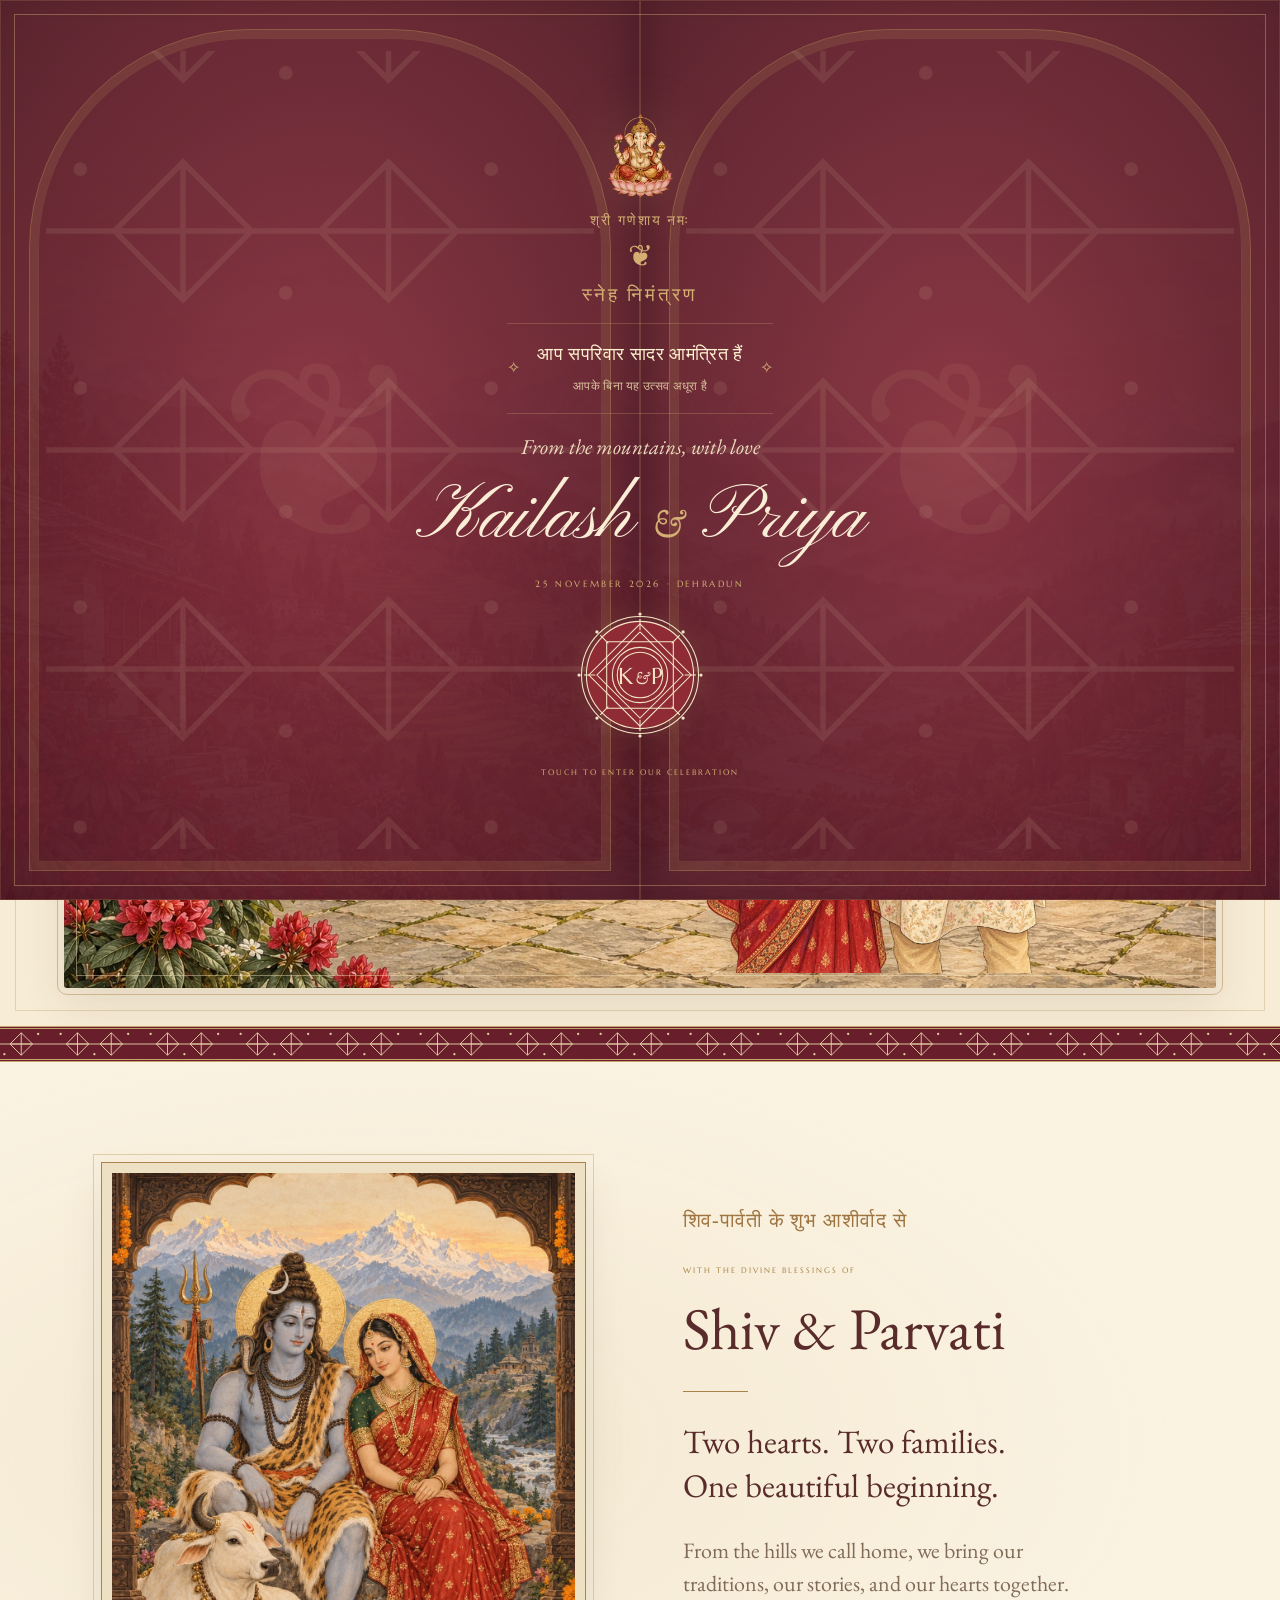
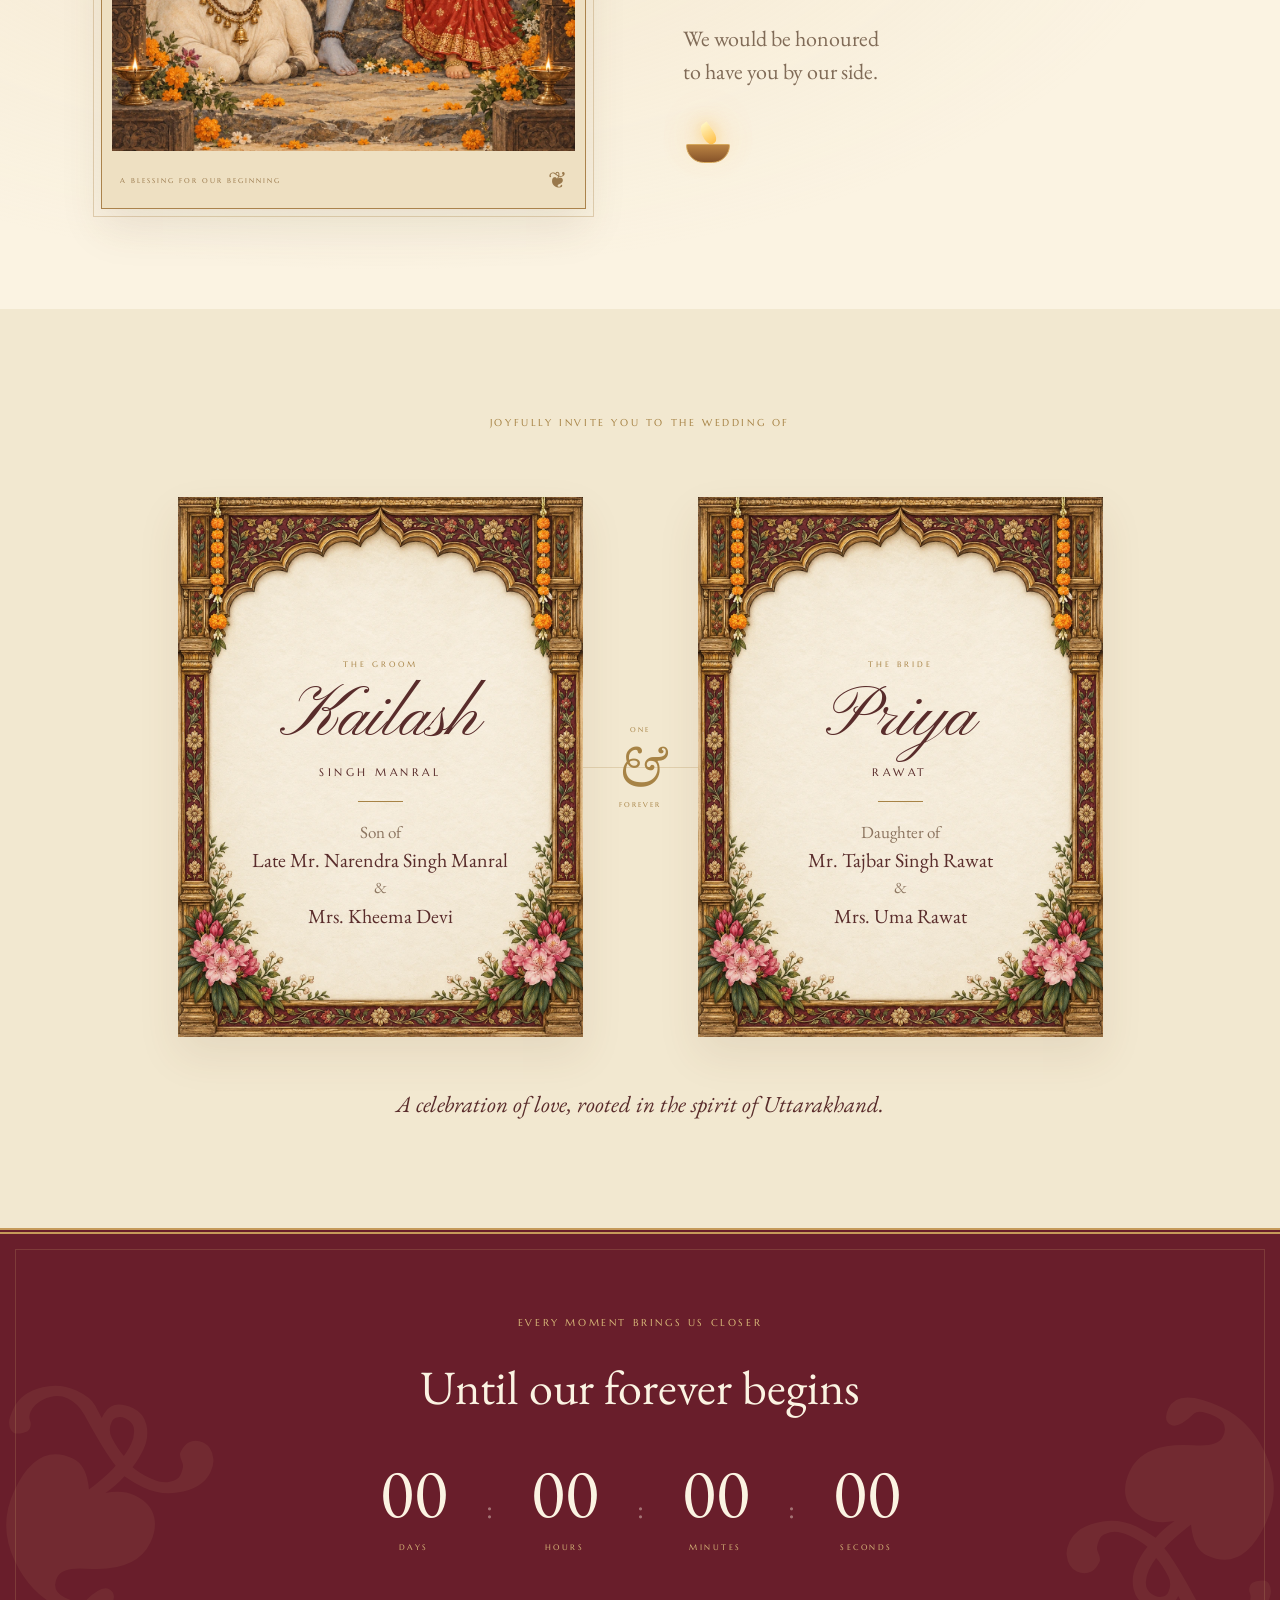
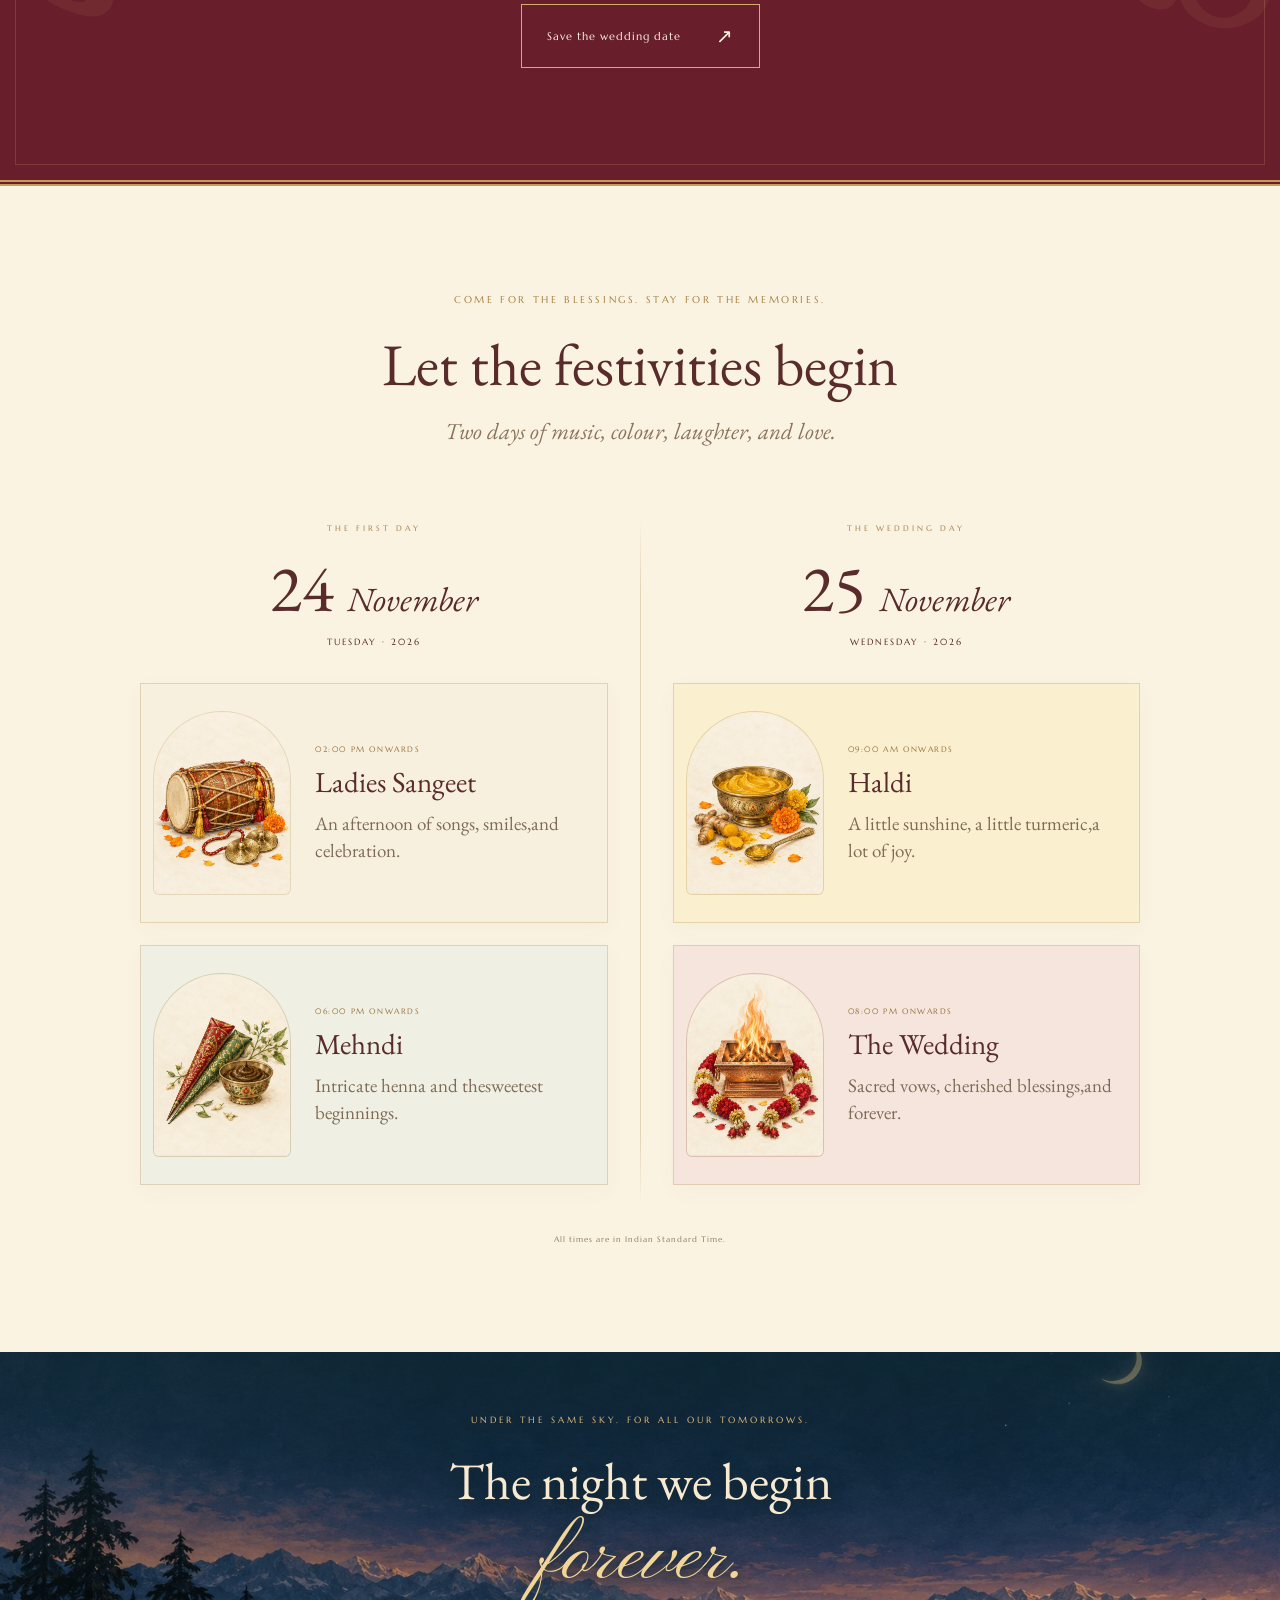
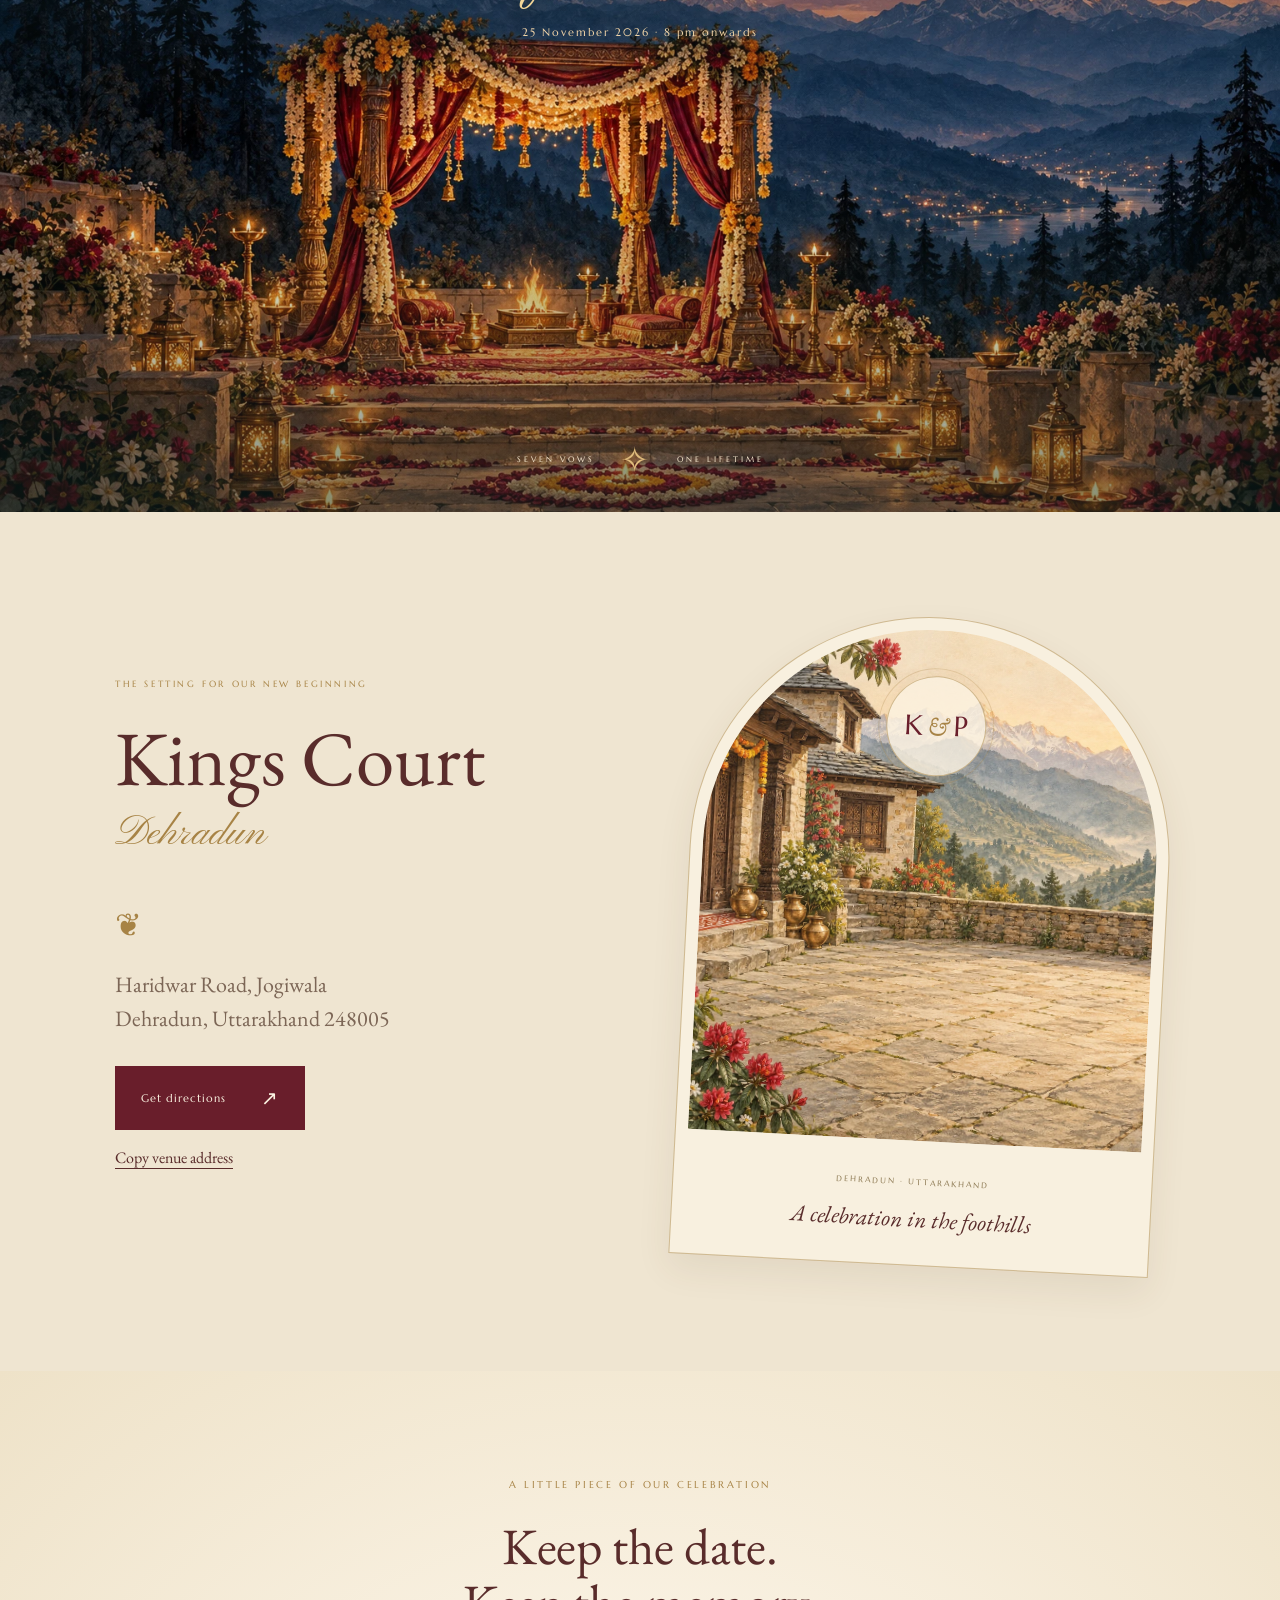
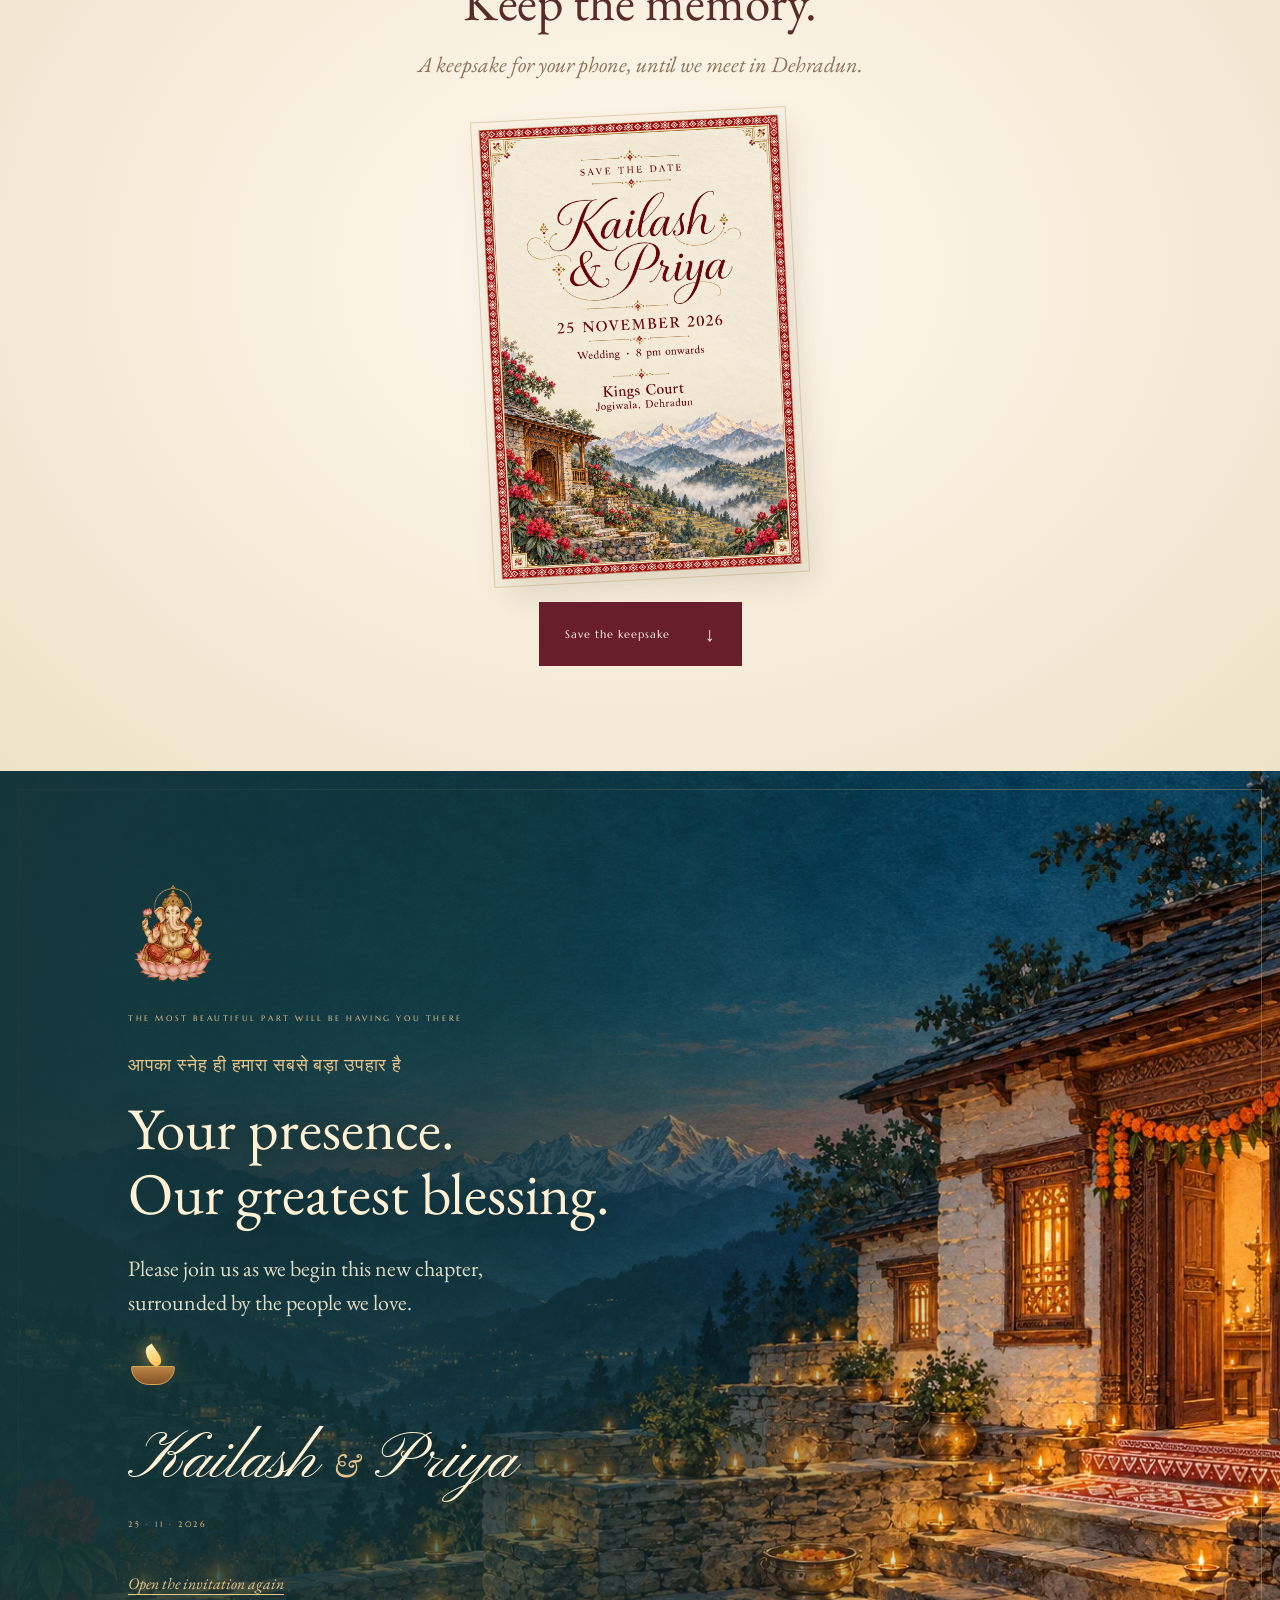
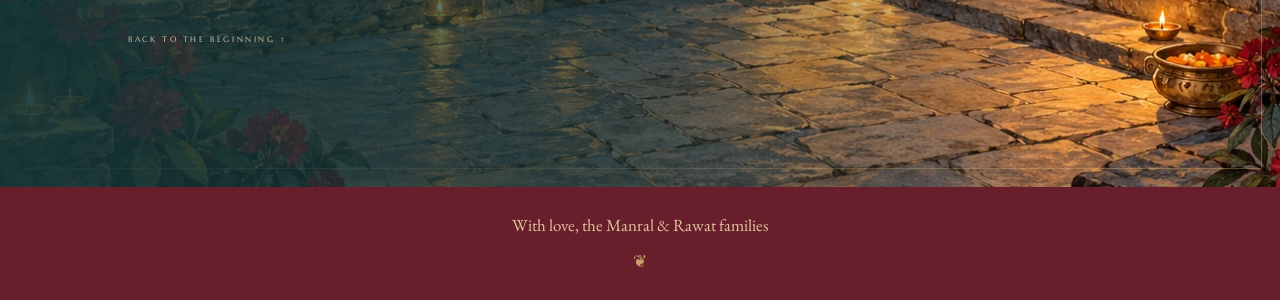
==== commit c67ab8a0: "Remove marked regional caption and two-homes section from royal invitation" ====
--- a/royal/index.html
+++ b/royal/index.html
@@ -7,13 +7,11 @@
 <main>
 <section class="hero" id="home">
 <div class="hero-copy"><p class="eyebrow">A HIMALAYAN WEDDING</p><div class="hero-title"><h2><span>Kailash</span><i>&</i><span>Priya</span></h2><span class="title-flourish" aria-hidden="true">❦</span></div><p class="hero-dedication devanagari">पहाड़ों का अपनापन, रिश्तों का उत्सव</p><div class="date-line"><span>WEDNESDAY</span><strong>25</strong><span>NOVEMBER<br>2026</span></div><p class="hero-place">Kings Court · Dehradun</p><a class="hero-link" href="#blessings">OUR INVITATION <span>↓</span></a></div>
-<div class="portrait-scene"><div class="courtyard-life" aria-hidden="true"><img class="living-toran" src="assets/garland.webp" alt=""><i class="buransh-petal petal-1"></i><i class="buransh-petal petal-2"></i><i class="buransh-petal petal-3"></i><i class="buransh-petal petal-4"></i><i class="buransh-petal petal-5"></i><i class="buransh-petal petal-6"></i><i class="buransh-petal petal-7"></i></div><img class="arch-art" src="assets/pahadi-courtyard-dawn.webp" alt="A Pahadi stone courtyard with carved wooden windows, brass vessels, marigolds, and mountains at dawn"><img class="hero-couple" src="assets/couple-miniature.webp" alt="Illustrated Kailash and Priya in traditional wedding attire"><div class="portrait-caption"><span>FROM OUR MOUNTAINS, WITH LOVE</span><p>Kumaon & Garhwal</p></div></div><div class="hero-side-note" aria-hidden="true">KUMAON · GARHWAL · TOGETHER</div>
+<div class="portrait-scene"><div class="courtyard-life" aria-hidden="true"><img class="living-toran" src="assets/garland.webp" alt=""><i class="buransh-petal petal-1"></i><i class="buransh-petal petal-2"></i><i class="buransh-petal petal-3"></i><i class="buransh-petal petal-4"></i><i class="buransh-petal petal-5"></i><i class="buransh-petal petal-6"></i><i class="buransh-petal petal-7"></i></div><img class="arch-art" src="assets/pahadi-courtyard-dawn.webp" alt="A Pahadi stone courtyard with carved wooden windows, brass vessels, marigolds, and mountains at dawn"><img class="hero-couple" src="assets/couple-miniature.webp" alt="Illustrated Kailash and Priya in traditional wedding attire"></div><div class="hero-side-note" aria-hidden="true">KUMAON · GARHWAL · TOGETHER</div>
 </section>
 <div class="aipan" aria-hidden="true"></div>
 <section class="blessings section" id="blessings"><div class="blessings-layout"><div class="devotional-frame reveal"><img class="deity" src="assets/shiv-parvati-nandi-painting.webp" alt="A devotional painting of Lord Shiva and Goddess Parvati seated together, with Nandi resting beside them in the Himalayas" loading="lazy"><div class="devotional-caption"><span>A BLESSING FOR OUR BEGINNING</span><i>❦</i></div></div><div class="blessing-copy reveal"><p class="blessing-hindi devanagari">शिव-पार्वती के शुभ आशीर्वाद से</p><p class="eyebrow">WITH THE DIVINE BLESSINGS OF</p><h2>Shiv & Parvati</h2><span class="blessing-rule" aria-hidden="true"></span><p class="large-copy">Two hearts. Two families.<br>One beautiful beginning.</p><p class="body-copy">From the hills we call home, we bring our traditions, our stories, and our hearts together.</p><p class="body-copy">We would be honoured<br>to have you by our side.</p><div class="diya" aria-hidden="true"><span class="diya-flame"></span><span class="diya-bowl"></span></div></div></div></section>
-<section class="roots section" aria-labelledby="roots-title"><p class="eyebrow reveal">TWO PLACES TO CALL HOME</p><h2 class="reveal devanagari" id="roots-title">कुमाऊँ से गढ़वाल तक</h2><p class="roots-sub reveal">Two mountain paths. One shared tomorrow.</p><div class="roots-landscape reveal">
-<img class="roots-painting" src="assets/two-mountain-homes.webp" alt="Two traditional Pahadi homes among painted Himalayan terraces, with winding paths meeting at a glowing diya" loading="lazy">
-<div class="roots-label roots-kumaon"><span>KUMAON</span><p>Kailash</p></div><div class="roots-label roots-garhwal"><span>GARHWAL</span><p>Priya</p></div><div class="roots-together"><span>TOGETHER</span></div></div><p class="roots-note reveal">Our families bring the blessings.<br>We bring our hearts. You bring the joy.</p></section>
+
 <section class="families section" id="families"><p class="eyebrow reveal">JOYFULLY INVITE YOU TO THE WEDDING OF</p><div class="family-pair"><div class="family-thread" aria-hidden="true"></div><article class="family groom reveal"><img class="family-frame" src="assets/family-carved-frame.webp" alt=""><div class="family-content"><p class="eyebrow">THE GROOM</p><h2>Kailash</h2><p class="surname">SINGH MANRAL</p><span class="fine-rule"></span><p>Son of<br><strong>Late Mr. Narendra Singh Manral</strong><br>&<br><strong>Mrs. Kheema Devi</strong></p></div></article><span class="family-amp" aria-hidden="true"><small>ONE</small>&<small>FOREVER</small></span><article class="family bride reveal"><img class="family-frame" src="assets/family-carved-frame.webp" alt=""><div class="family-content"><p class="eyebrow">THE BRIDE</p><h2>Priya</h2><p class="surname">RAWAT</p><span class="fine-rule"></span><p>Daughter of<br><strong>Mr. Tajbar Singh Rawat</strong><br>&<br><strong>Mrs. Uma Rawat</strong></p></div></article></div><p class="family-note reveal">A celebration of love, rooted in the spirit of Uttarakhand.</p></section>
 <section class="countdown section"><div class="countdown-flower left" aria-hidden="true">❦</div><div class="countdown-flower right" aria-hidden="true">❦</div><p class="eyebrow">EVERY MOMENT BRINGS US CLOSER</p><h2>Until our forever begins</h2><div class="clock" id="clock" role="timer" aria-label="Time until the wedding"><div><strong id="days">—</strong><span>DAYS</span></div><b>:</b><div><strong id="hours">—</strong><span>HOURS</span></div><b>:</b><div><strong id="minutes">—</strong><span>MINUTES</span></div><b>:</b><div><strong id="seconds">—</strong><span>SECONDS</span></div></div><button class="button light" id="calendar">Save the wedding date <span>↗</span></button><p class="calendar-note" id="calendar-note" role="status"></p></section>
 <section class="events section" id="celebrations"><p class="eyebrow reveal">COME FOR THE BLESSINGS. STAY FOR THE MEMORIES.</p><h2 class="section-title reveal">Let the festivities begin</h2><p class="section-sub">Two days of music, colour, laughter, and love.</p><div class="programme">
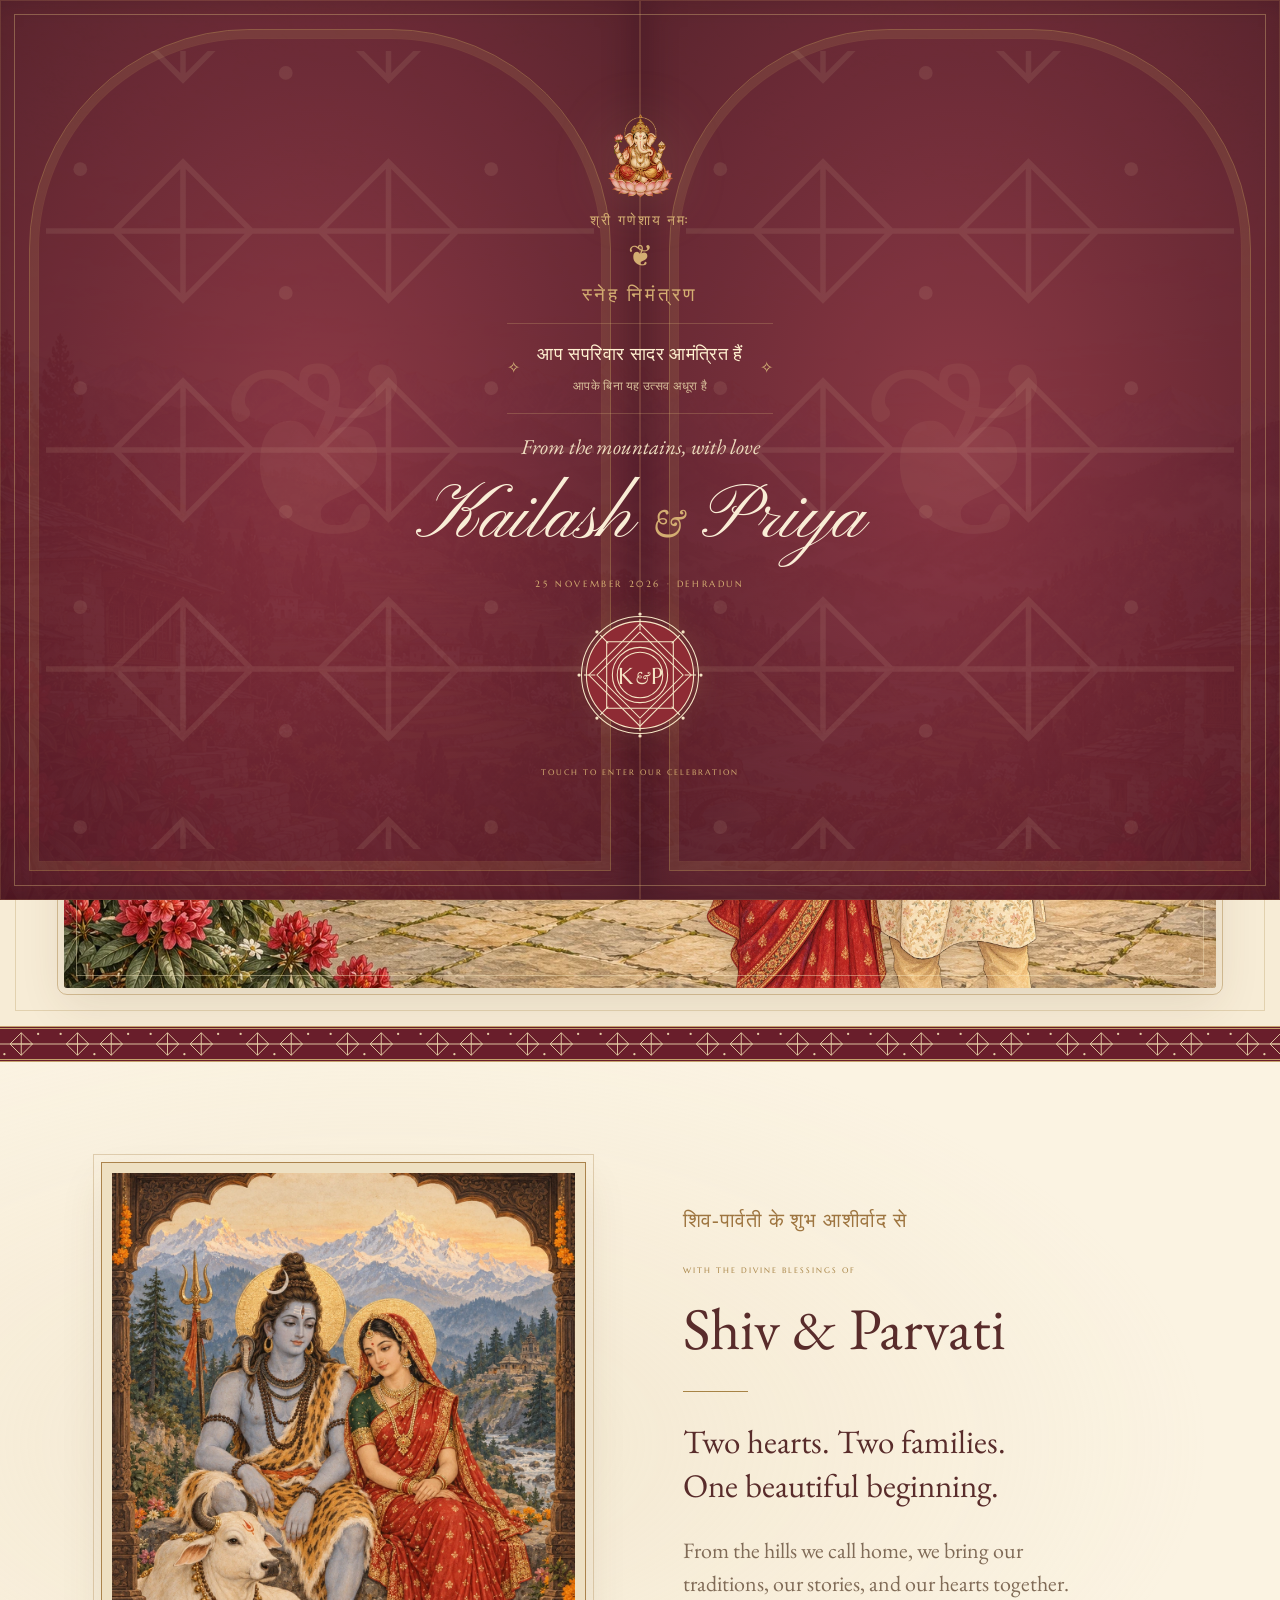
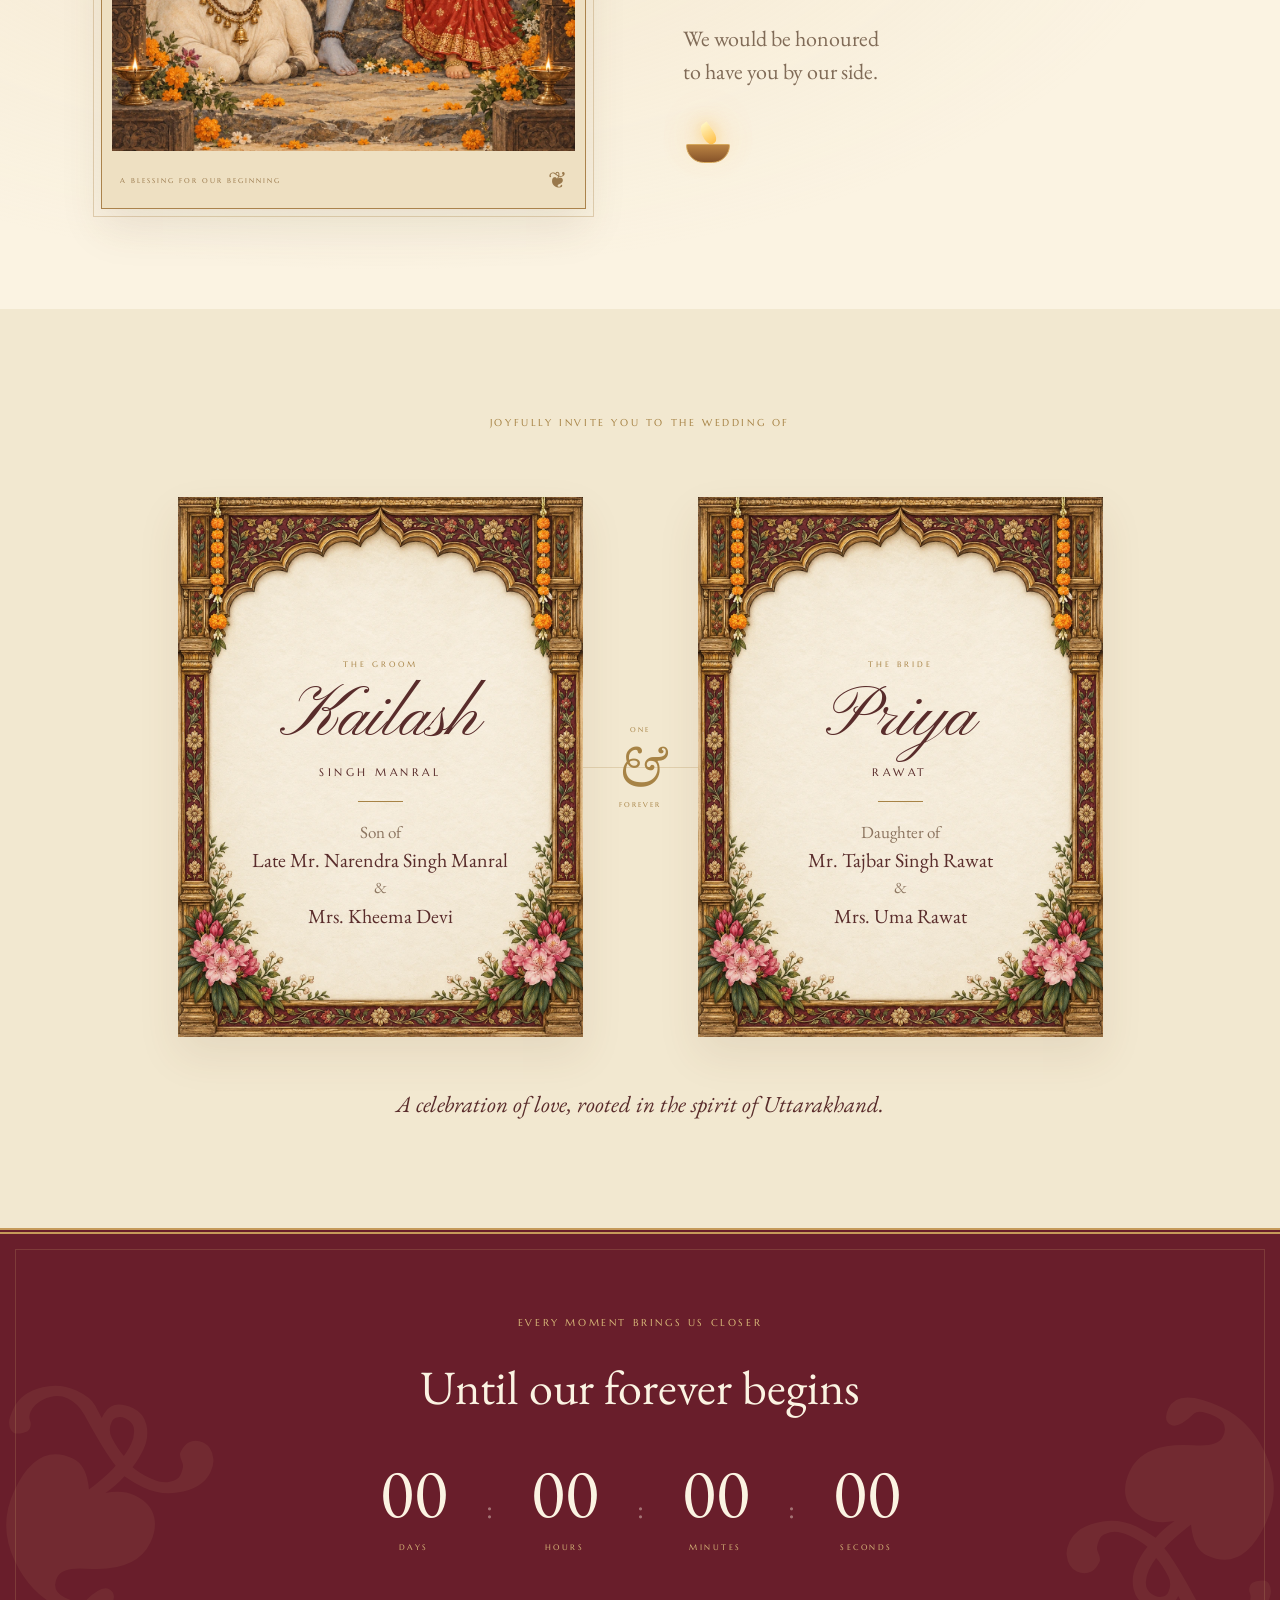
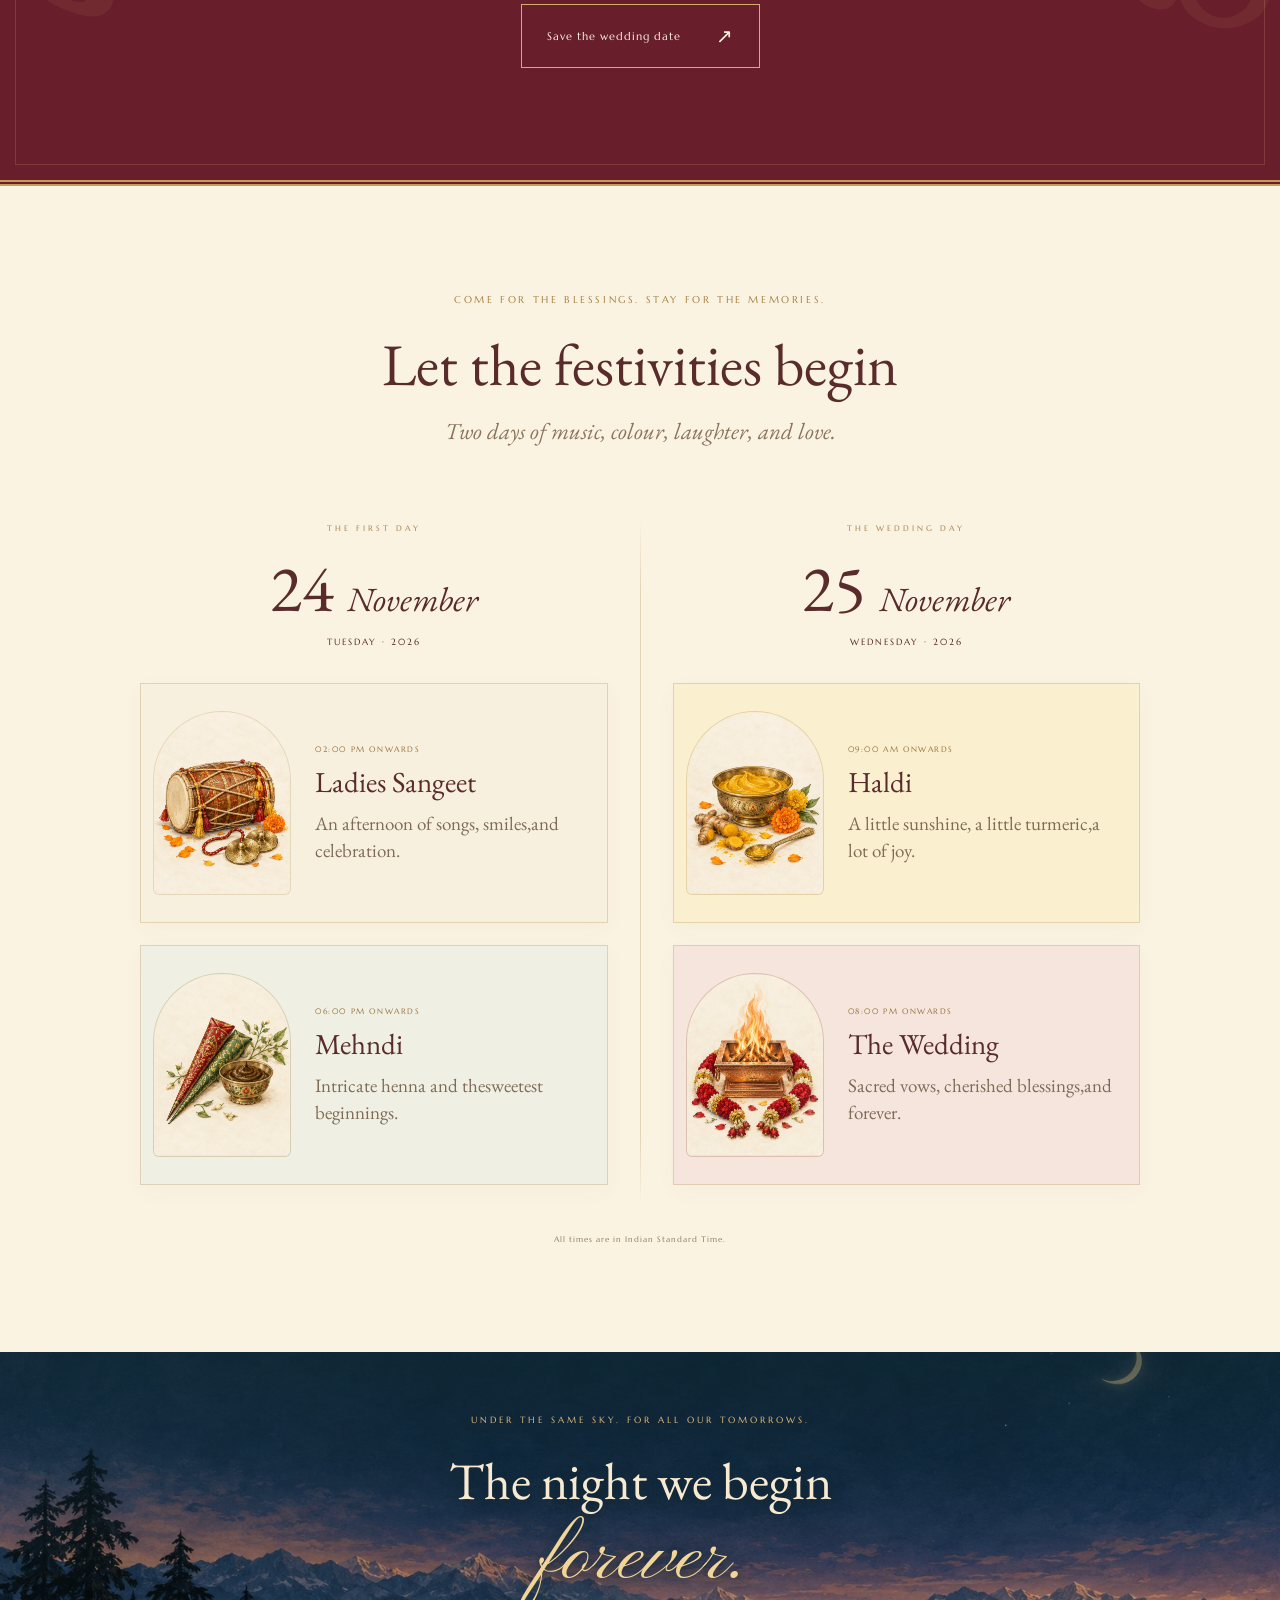
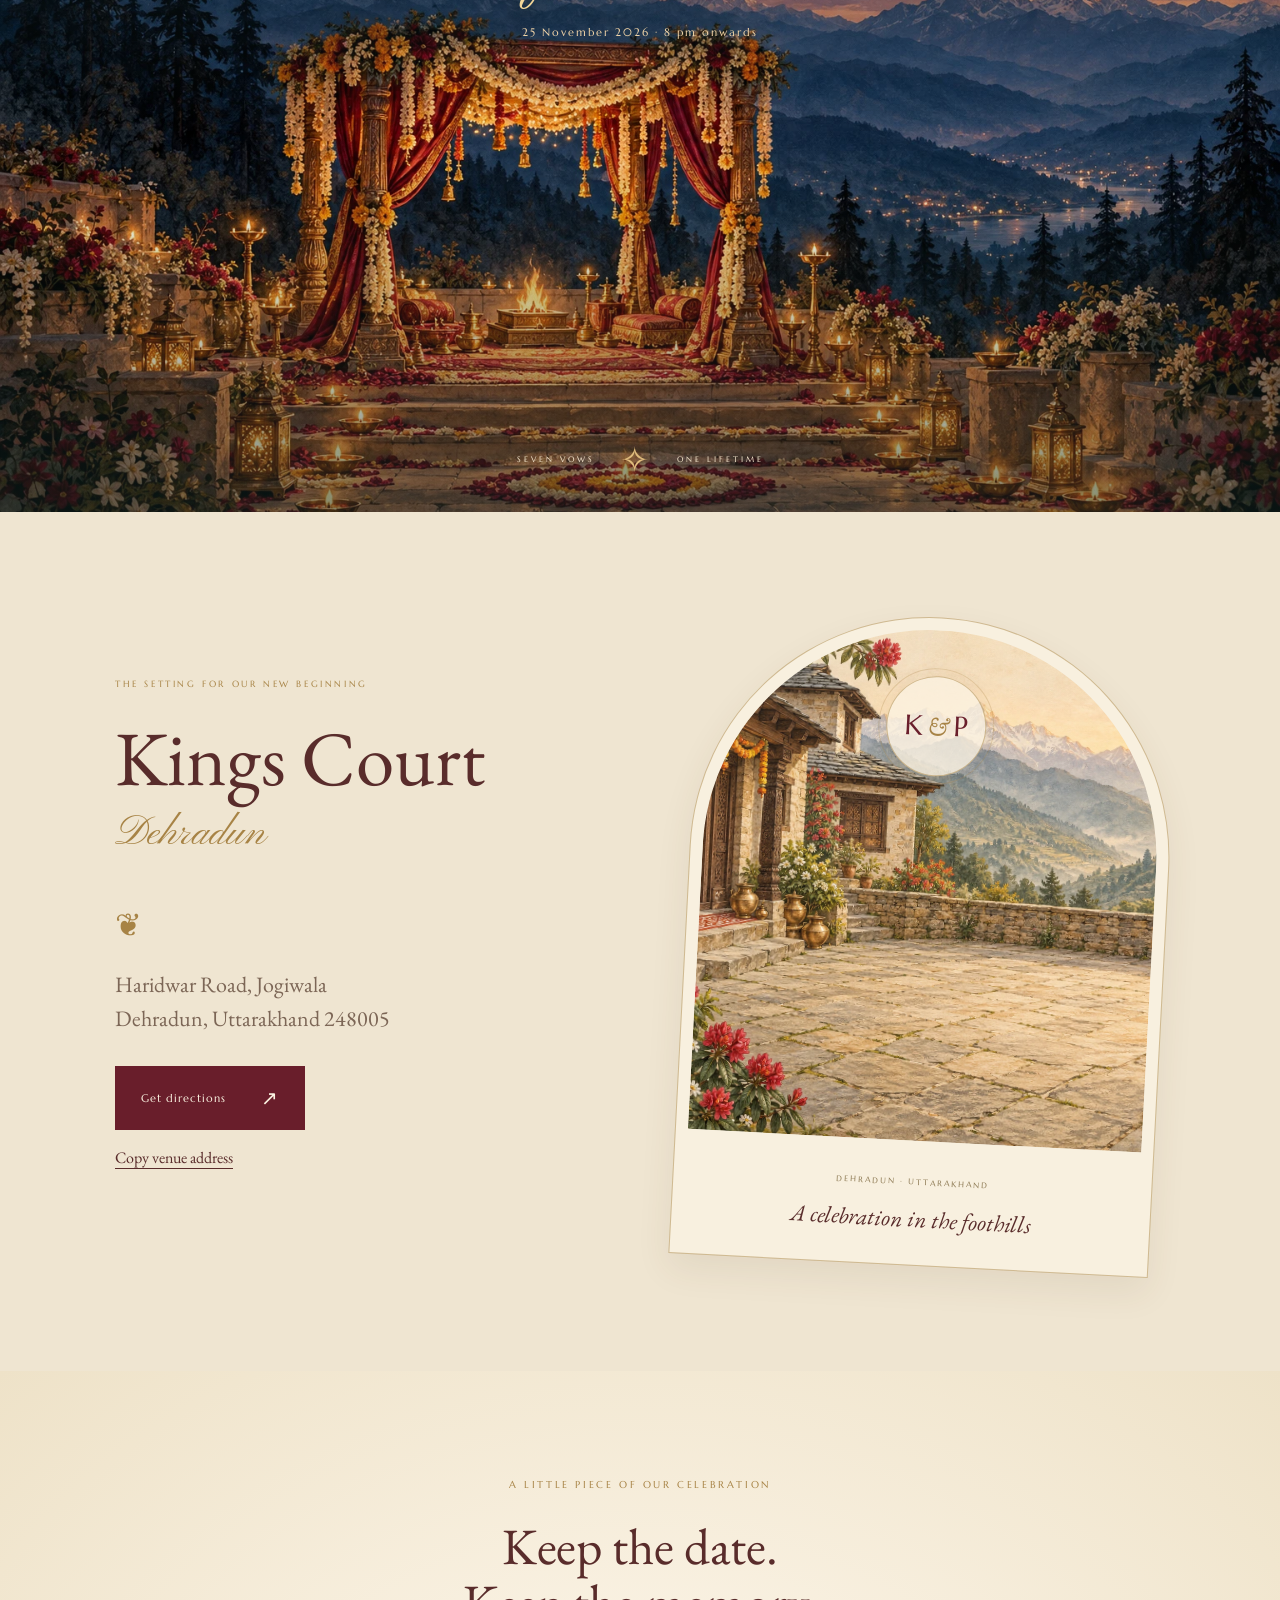
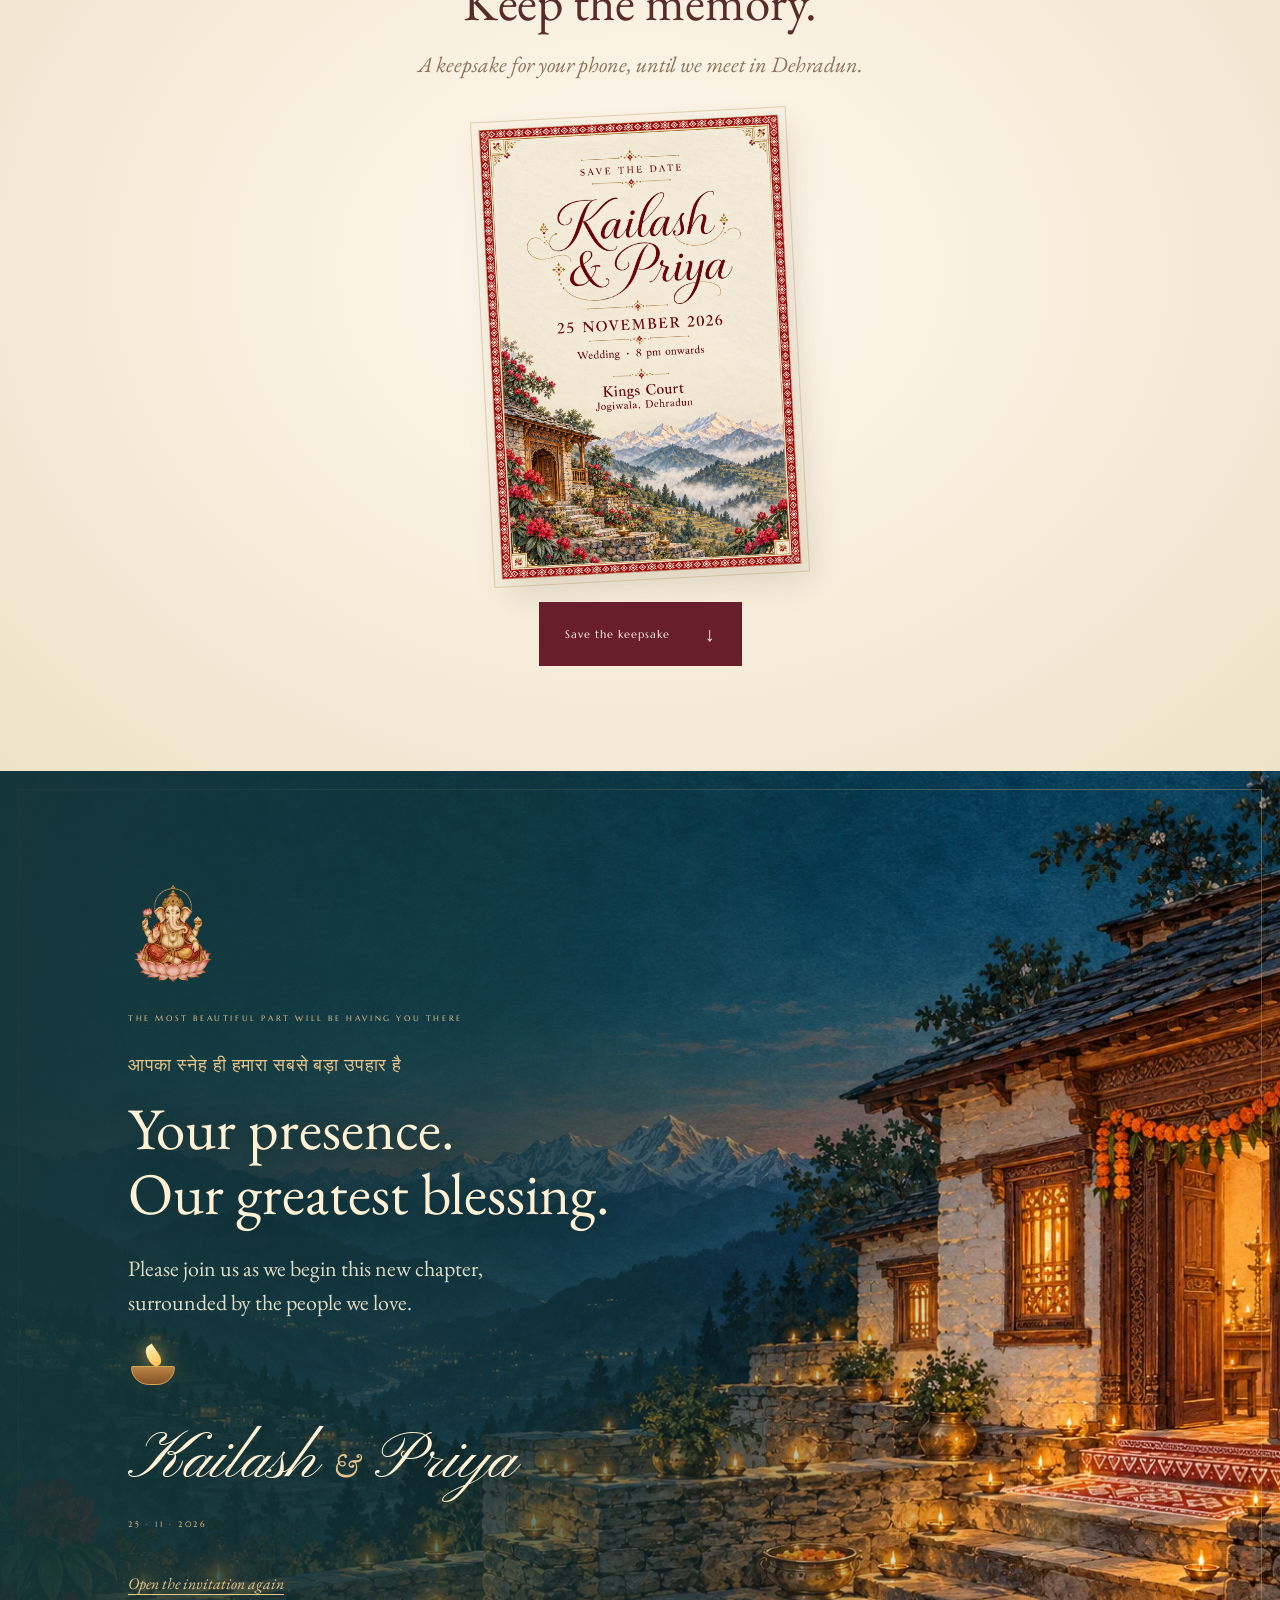
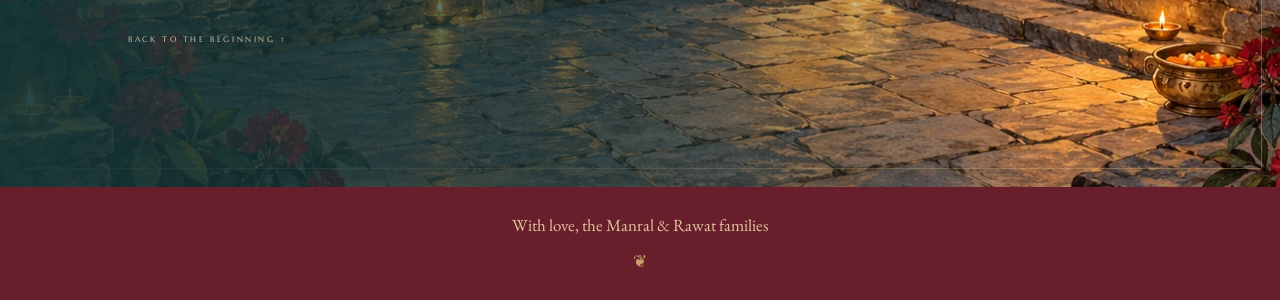
==== commit e7b55447: "Refresh cached invitation styles for portrait alignment" ====
--- a/royal/index.html
+++ b/royal/index.html
@@ -1,5 +1,5 @@
 <!doctype html>
-<html lang="en"><head><meta charset="utf-8"><meta name="viewport" content="width=device-width,initial-scale=1"><meta name="theme-color" content="#681f2b"><meta name="description" content="Together with their families, Kailash and Priya invite you to celebrate their wedding on 25 November 2026, Kings Court, Dehradun."><title>Kailash & Priya | A Himalayan Wedding</title><link rel="icon" href="assets/ganesh.webp"><link rel="stylesheet" href="style.css"><noscript><style>.cover{display:none!important}</style></noscript></head>
+<html lang="en"><head><meta charset="utf-8"><meta name="viewport" content="width=device-width,initial-scale=1"><meta name="theme-color" content="#681f2b"><meta name="description" content="Together with their families, Kailash and Priya invite you to celebrate their wedding on 25 November 2026, Kings Court, Dehradun."><title>Kailash & Priya | A Himalayan Wedding</title><link rel="icon" href="assets/ganesh.webp"><link rel="stylesheet" href="style.css?v=couple-edge"><noscript><style>.cover{display:none!important}</style></noscript></head>
 <body>
 <div class="reading-progress" aria-hidden="true"></div>
 <div class="cover" id="cover"><div class="door door-left" aria-hidden="true"><div class="door-medallion">❦</div></div><div class="door door-right" aria-hidden="true"><div class="door-medallion">❦</div></div><div class="cover-frame"><img class="cover-ganesh" src="assets/ganesh-miniature.webp" alt="Lord Ganesha"><p class="eyebrow devanagari">श्री गणेशाय नमः</p><span class="small-flourish">❦</span><p class="cover-kicker devanagari">स्नेह निमंत्रण</p><div class="guest-welcome" aria-live="polite"><p id="guest-name" class="devanagari">आप सपरिवार सादर आमंत्रित हैं</p><span id="guest-message" class="devanagari">आपके बिना यह उत्सव अधूरा है</span></div><p class="cover-intro">From the mountains, with love</p><h1>Kailash <i>&</i> Priya</h1><p class="eyebrow">25 NOVEMBER 2026 · DEHRADUN</p><button class="seal aipan-seal" id="open" aria-label="Open Kailash and Priya's invitation"><svg class="aipan-drawing" viewBox="0 0 160 160" aria-hidden="true"><g fill="none" stroke="currentColor" stroke-width="1.3"><circle cx="80" cy="80" r="72"/><circle cx="80" cy="80" r="66"/><path d="M80 17 143 80 80 143 17 80Z M80 27 133 80 80 133 27 80Z"/><rect x="39" y="39" width="82" height="82"/><circle cx="80" cy="80" r="34"/><circle cx="80" cy="80" r="28"/><path d="M80 11v14m0 110v14M11 80h14m110 0h14M31 31l10 10m78 78 10 10M31 129l10-10m78-78 10-10"/></g><g fill="currentColor"><circle cx="80" cy="5" r="2"/><circle cx="155" cy="80" r="2"/><circle cx="80" cy="155" r="2"/><circle cx="5" cy="80" r="2"/><circle cx="27" cy="27" r="2"/><circle cx="133" cy="27" r="2"/><circle cx="27" cy="133" r="2"/><circle cx="133" cy="133" r="2"/></g></svg><span class="aipan-initials">K<span class="seal-amp">&</span>P</span></button><p class="open-hint">TOUCH TO ENTER OUR CELEBRATION</p></div><div class="cover-mountains"></div></div>
--- a/royal/style.css
+++ b/royal/style.css
@@ -42,3 +42,6 @@
 
 /* Keep the painted sunrise inside the portrait crop on phones. */
 @media(max-width:700px){.portrait-scene .arch-art{object-position:85% 60%}.portrait-scene .hero-couple{height:68%;width:61%;left:56%;bottom:15px}}
+
+/* Anchor the cropped portrait to the scene edge at every screen size. */
+.portrait-scene .hero-couple{bottom:0;object-position:center bottom}
